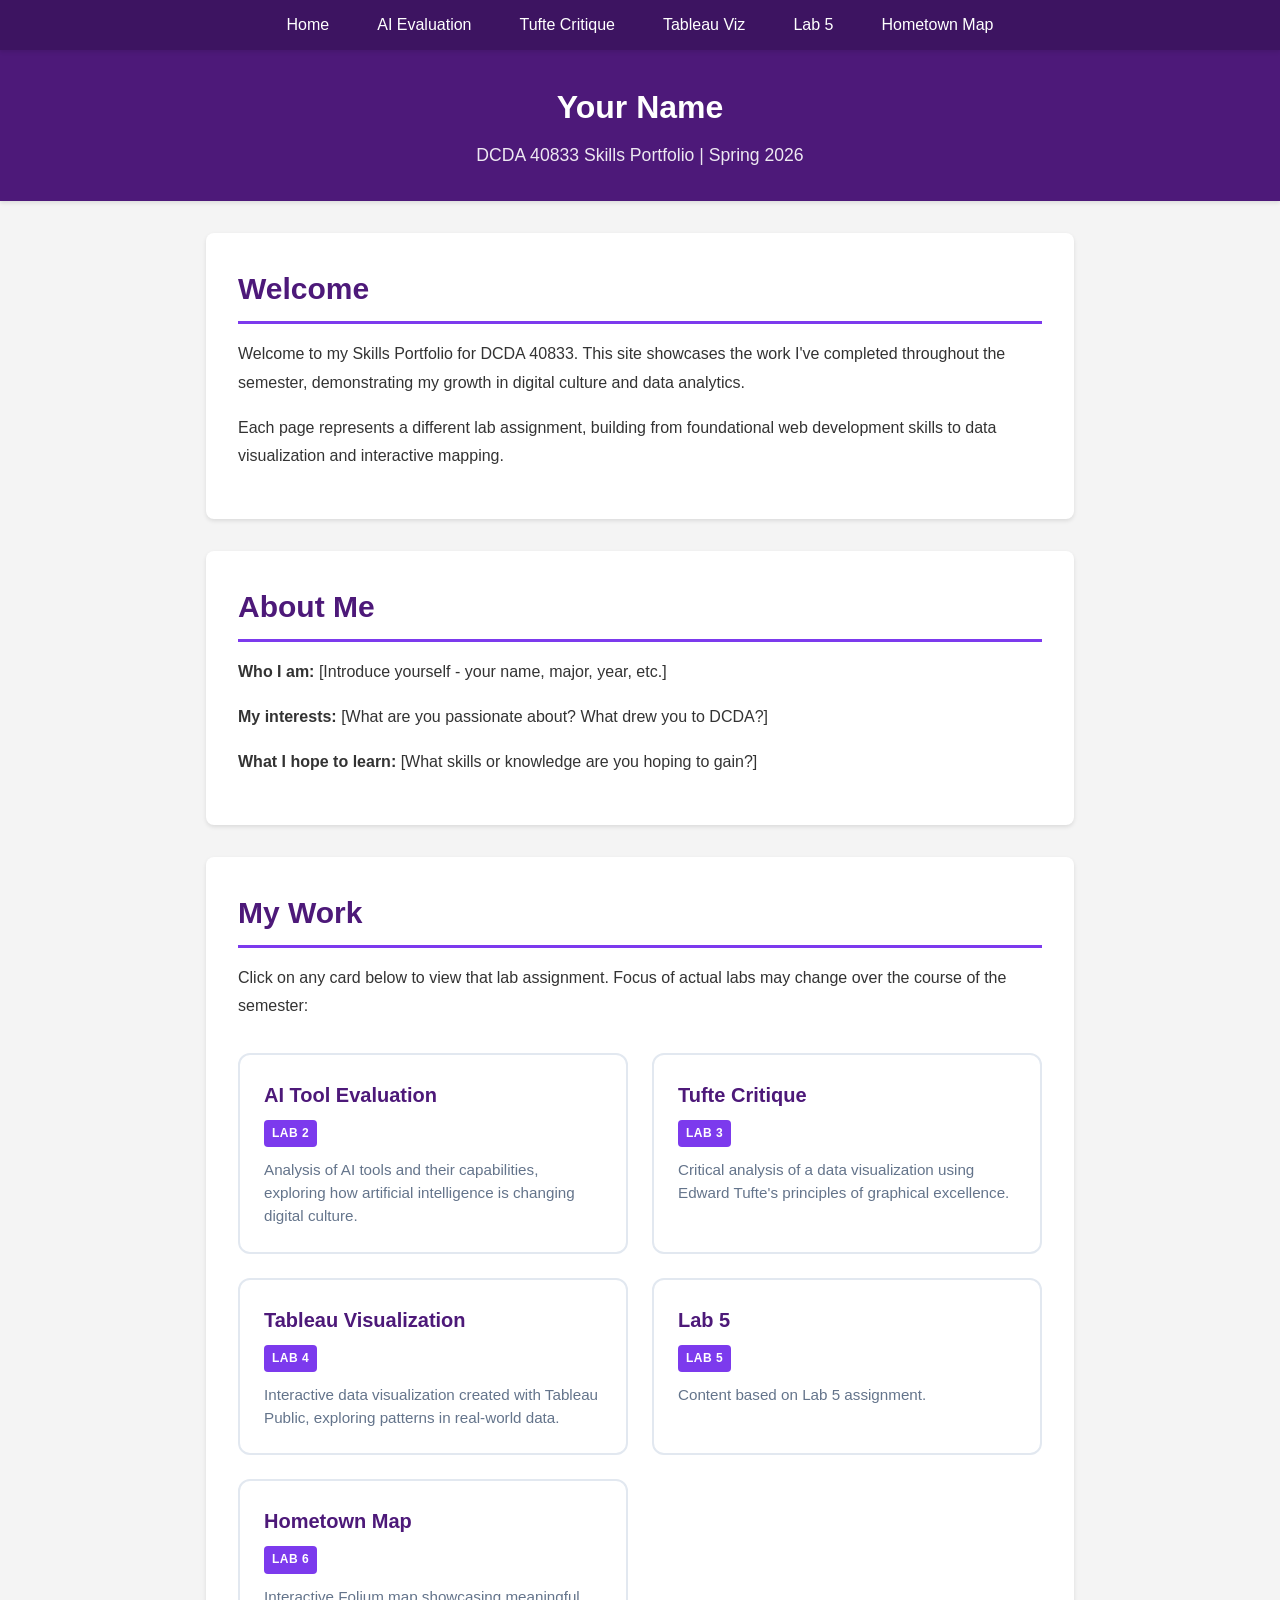
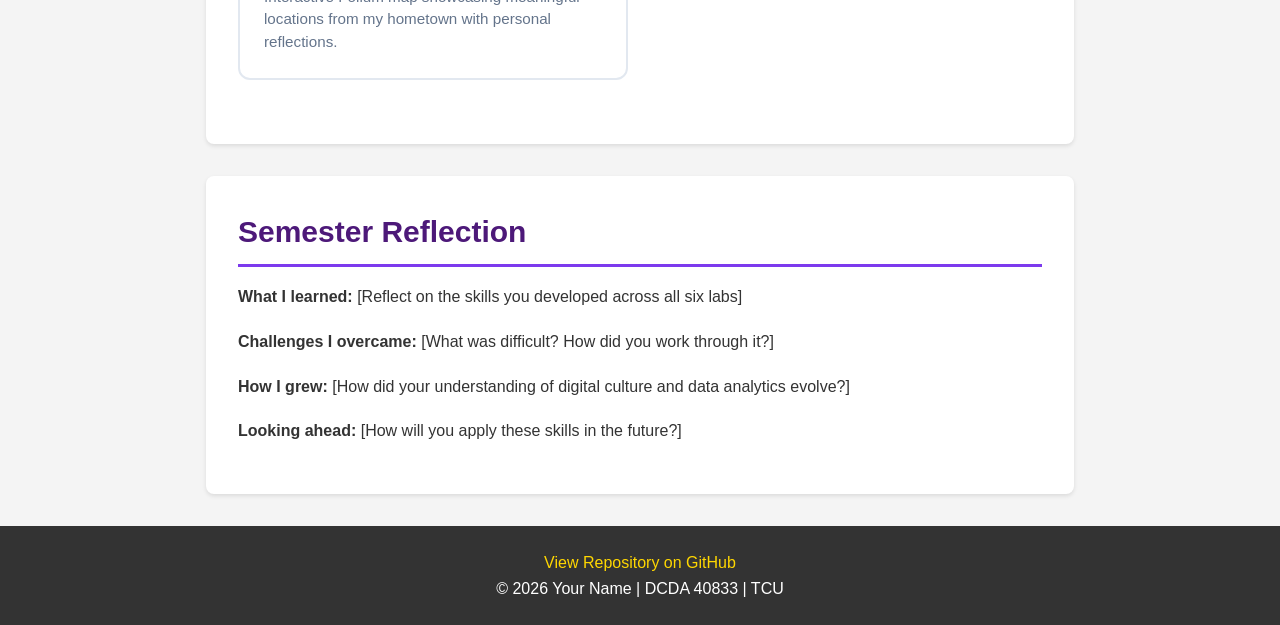
==== index.html @ a62fefe9 "Initial commit" ====
<!DOCTYPE html>
<html lang="en">
<head>
    <meta charset="UTF-8">
    <meta name="viewport" content="width=device-width, initial-scale=1.0">
    <meta name="description" content="Skills Portfolio showcasing work from DCDA 40833">
    <meta name="author" content="Your Name">
    <title>Your Name | DCDA 40833 Skills Portfolio</title>
    <link rel="stylesheet" href="css/styles.css">
</head>
<body>
    <!-- Navigation: Links to all portfolio pages -->
    <nav>
        <ul>
            <li><a href="index.html">Home</a></li>
            <li><a href="ai-evaluation.html">AI Evaluation</a></li>
            <li><a href="tufte-critique.html">Tufte Critique</a></li>
            <li><a href="tableau-visualization.html">Tableau Viz</a></li>
            <li><a href="lab5.html">Lab 5</a></li>
            <li><a href="hometown-map.html">Hometown Map</a></li>
        </ul>
    </nav>

    <!-- Header: Your name and course info -->
    <header>
        <h1>Your Name</h1>
        <p>DCDA 40833 Skills Portfolio | Spring 2026</p>
    </header>

    <main>
        <!-- Welcome Section: Brief introduction to your portfolio -->
        <section id="welcome">
            <h2>Welcome</h2>
            <!-- TODO: Write a brief introduction (2-3 sentences) about your portfolio -->
            <p>Welcome to my Skills Portfolio for DCDA 40833. This site showcases the work I've completed throughout the semester, demonstrating my growth in digital culture and data analytics.</p>
            <p>Each page represents a different lab assignment, building from foundational web development skills to data visualization and interactive mapping.</p>
        </section>

        <!-- About Section: Tell visitors about yourself -->
        <section id="about">
            <h2>About Me</h2>
            <!-- TODO: Replace this placeholder content with information about yourself -->
            <p><strong>Who I am:</strong> [Introduce yourself - your name, major, year, etc.]</p>
            <p><strong>My interests:</strong> [What are you passionate about? What drew you to DCDA?]</p>
            <p><strong>What I hope to learn:</strong> [What skills or knowledge are you hoping to gain?]</p>

            <!-- Optional: Add a photo of yourself -->
            <!--
            <figure class="viz-container">
                <img src="images/profile-photo.jpg" alt="Photo of Your Name">
            </figure>
            -->
        </section>

        <!-- Portfolio Section: Links to all lab pages -->
        <section id="portfolio">
            <h2>My Work</h2>
            <p>Click on any card below to view that lab assignment. Focus of actual labs may change over the course of the semester:</p>

            <!-- Portfolio Grid: Cards linking to each lab page -->
            <div class="portfolio-grid">

                <!-- Lab 2: AI Tool Evaluation -->
                <a href="ai-evaluation.html" class="portfolio-card">
                    <h3>AI Tool Evaluation</h3>
                    <span class="lab-tag">Lab 2</span>
                    <p>Analysis of AI tools and their capabilities, exploring how artificial intelligence is changing digital culture.</p>
                </a>

                <!-- Lab 3: Tufte Critique -->
                <a href="tufte-critique.html" class="portfolio-card">
                    <h3>Tufte Critique</h3>
                    <span class="lab-tag">Lab 3</span>
                    <p>Critical analysis of a data visualization using Edward Tufte's principles of graphical excellence.</p>
                </a>

                <!-- Lab 4: Tableau Visualization -->
                <a href="tableau-visualization.html" class="portfolio-card">
                    <h3>Tableau Visualization</h3>
                    <span class="lab-tag">Lab 4</span>
                    <p>Interactive data visualization created with Tableau Public, exploring patterns in real-world data.</p>
                </a>

                <!-- Lab 5: TBD -->
                <a href="lab5.html" class="portfolio-card">
                    <h3>Lab 5</h3>
                    <span class="lab-tag">Lab 5</span>
                    <p>Content based on Lab 5 assignment.</p>
                </a>

                <!-- Lab 6: Hometown Map -->
                <a href="hometown-map.html" class="portfolio-card">
                    <h3>Hometown Map</h3>
                    <span class="lab-tag">Lab 6</span>
                    <p>Interactive Folium map showcasing meaningful locations from my hometown with personal reflections.</p>
                </a>

            </div>
        </section>

        <!-- Reflection Section: Optional semester reflection -->
        <section id="reflection">
            <h2>Semester Reflection</h2>
            <!-- TODO: After completing all labs, write a reflection on your growth -->
            <p><strong>What I learned:</strong> [Reflect on the skills you developed across all six labs]</p>
            <p><strong>Challenges I overcame:</strong> [What was difficult? How did you work through it?]</p>
            <p><strong>How I grew:</strong> [How did your understanding of digital culture and data analytics evolve?]</p>
            <p><strong>Looking ahead:</strong> [How will you apply these skills in the future?]</p>
        </section>
    </main>

    <!-- Footer: Links and copyright -->
    <footer>
        <p><a href="https://github.com/yourusername/your-repo-name">View Repository on GitHub</a></p>
        <p>&copy; 2026 Your Name | DCDA 40833 | TCU</p>
    </footer>
</body>
</html>
---- css/styles.css ----
/* =========================
   DCDA 40833 Skills Portfolio Template
   CSS Stylesheet for Student Portfolios
   ========================= */

/* =========================
   CSS Variables (Color Scheme)
   ========================= */
:root {
    --primary-color: #4d1979;      /* TCU Purple */
    --secondary-color: #7c3aed;    /* Light Purple */
    --accent-color: #ffd700;       /* Gold accent */
    --text-color: #333;            /* Dark gray for text */
    --text-secondary: #64748b;     /* Lighter gray for captions */
    --bg-color: #f4f4f4;           /* Light background */
    --white: #ffffff;
}

/* =========================
   Basic Reset & Typography
   ========================= */
* {
    margin: 0;
    padding: 0;
    box-sizing: border-box;
}

html {
    scroll-behavior: smooth;       /* Smooth scrolling for anchor links */
}

body {
    font-family: -apple-system, BlinkMacSystemFont, 'Segoe UI', 'Roboto', 'Helvetica Neue', Arial, sans-serif;
    line-height: 1.6;
    color: var(--text-color);
    background-color: var(--bg-color);
}

/* =========================
   Header & Navigation
   ========================= */
/* Style semantic tags directly - no classes needed! */
header {
    background-color: var(--primary-color);
    color: white;
    padding: 2rem 0;
    text-align: center;
    box-shadow: 0 2px 4px rgba(0, 0, 0, 0.1);
}

header h1 {
    color: white;
    margin: 0 0 0.5rem 0;
    font-size: 2rem;
}

header p {
    margin: 0;
    opacity: 0.9;
    font-size: 1.1rem;
}

nav {
    background-color: #3d1461;
    padding: 0.75rem;
    display: flex;              /* Make nav a flex container */
    justify-content: center;    /* Center the ul inside nav */
    position: sticky;           /* Stick to top when scrolling */
    top: 0;
    z-index: 100;
    box-shadow: 0 2px 4px rgba(0, 0, 0, 0.1);
}

/* Style the navigation list */
nav ul {
    list-style: none;           /* Remove bullets */
    padding: 0;                 /* Remove default padding */
    margin: 0;                  /* Remove default margin */
    display: flex;              /* Arrange items horizontally */
    flex-direction: row;        /* Explicit: horizontal on desktop */
    justify-content: center;    /* Center the items */
    gap: 1rem;                  /* Space between items */
    flex-wrap: wrap;            /* Wrap on small screens */
}

nav li {
    list-style: none;           /* Extra insurance - remove bullets */
}

nav a {
    color: white;
    text-decoration: none;
    padding: 0.5rem 1rem;
    transition: background-color 0.3s ease;
    border-radius: 4px;
}

nav a:hover {
    background-color: var(--primary-color);
}

/* =========================
   Main Content
   ========================= */
/* Style main semantic tag directly */
main {
    max-width: 900px;          /* Don't get too wide */
    margin: 2rem auto;         /* Center horizontally */
    padding: 0 1rem;           /* Space on sides for mobile */
}

/* All sections inside main get consistent styling */
main section {
    background-color: white;
    padding: 2rem;
    margin-bottom: 2rem;       /* Space between sections */
    border-radius: 8px;        /* Rounded corners */
    box-shadow: 0 2px 4px rgba(0, 0, 0, 0.1);
}

/* Style h2 headings inside sections */
main section h2 {
    color: var(--primary-color);
    border-bottom: 3px solid var(--secondary-color);
    padding-bottom: 0.5rem;
    margin-bottom: 1rem;
    font-size: 1.875rem;
}

main section h3 {
    color: var(--text-color);
    margin-top: 1.5rem;
    margin-bottom: 0.75rem;
    font-size: 1.5rem;
}

/* Paragraphs inside sections */
main section p {
    margin-bottom: 1rem;
    line-height: 1.8;
}

/* Lists inside sections */
main section ul,
main section ol {
    margin: 1rem 0 1rem 2rem;
    line-height: 1.8;
}

main section li {
    margin-bottom: 0.5rem;
}

/* =========================
   Data Visualizations
   ========================= */
/* Container for charts and images */
.viz-container {
    margin: 2rem 0;
    text-align: center;
}

.viz-container img {
    max-width: 100%;           /* Responsive: never wider than container */
    height: auto;              /* Maintain aspect ratio */
    border-radius: 8px;
    box-shadow: 0 4px 6px rgba(0, 0, 0, 0.1);
    margin-bottom: 0.5rem;
}

/* Figure captions */
.viz-container figcaption {
    font-style: italic;
    color: var(--text-secondary);
    font-size: 0.9rem;
    margin-top: 0.5rem;
}

/* Grid layout for multiple visualizations */
.viz-grid {
    display: grid;
    grid-template-columns: repeat(auto-fit, minmax(300px, 1fr));
    gap: 1.5rem;
    margin: 2rem 0;
}

/* =========================
   Code Blocks
   ========================= */
/* Improve pre/code styling for Python code */
pre {
    background: #2d2d2d;          /* Dark background */
    color: #f8f8f2;               /* Light text */
    border: none;
    border-radius: 8px;
    padding: 1.5rem;
    overflow-x: auto;
    margin: 1.5rem 0;
    font-size: 0.9rem;
    line-height: 1.5;
}

code {
    font-family: 'SF Mono', Monaco, 'Cascadia Code', 'Roboto Mono', Consolas, 'Courier New', monospace;
}

/* Inline code (inside paragraphs) */
p code, li code {
    background: #f4f4f4;
    color: #c7254e;
    padding: 0.2rem 0.4rem;
    border-radius: 3px;
    font-size: 0.9em;
}

/* Code block titles */
.code-title {
    background: #1e1e1e;
    color: #9cdcfe;
    padding: 0.5rem 1rem;
    border-radius: 8px 8px 0 0;
    font-family: monospace;
    font-size: 0.85rem;
    margin-bottom: -0.5rem;
}

.code-title + pre {
    border-radius: 0 0 8px 8px;
    margin-top: 0;
}

/* =========================
   Data Tables
   ========================= */
table {
    width: 100%;
    border-collapse: collapse;
    margin: 1.5rem 0;
    background: white;
}

th, td {
    padding: 0.75rem 1rem;
    text-align: left;
    border: 1px solid #e2e8f0;
}

th {
    background: var(--primary-color);
    color: white;
    font-weight: 600;
}

tr:nth-child(even) {
    background: #f8f9fa;
}

.results-table {
    font-size: 0.95rem;
    margin: 1.5rem auto;
    max-width: 700px;
}

.results-table td {
    text-align: center;
}

.results-table td:first-child {
    text-align: left;
    font-weight: 500;
}

/* Highlight key rows */
.results-table tr.highlight {
    background: #fff3cd;
    font-weight: bold;
}

/* =========================
   Framework Connections
   ========================= */
.framework-callout {
    background: linear-gradient(135deg, #f0e7f8, #e9d5ff);
    border-left: 5px solid var(--secondary-color);
    border-radius: 8px;
    padding: 1.5rem;
    margin: 2rem 0;
}

.framework-callout h3 {
    color: var(--primary-color);
    margin-top: 0;
}

.framework-callout strong {
    color: var(--secondary-color);
}

/* =========================
   Portfolio Cards
   ========================= */
/* Grid layout for portfolio cards on home page */
.portfolio-grid {
    display: grid;
    grid-template-columns: repeat(auto-fit, minmax(280px, 1fr));
    gap: 1.5rem;
    margin: 2rem 0;
}

/* Individual portfolio card styling */
.portfolio-card {
    display: block;
    background: white;
    border: 2px solid #e2e8f0;
    border-radius: 12px;
    padding: 1.5rem;
    text-decoration: none;
    color: var(--text-color);
    transition: all 0.3s ease;
    position: relative;
}

.portfolio-card:hover {
    border-color: var(--primary-color);
    box-shadow: 0 8px 16px rgba(77, 25, 121, 0.15);
    transform: translateY(-4px);
}

.portfolio-card h3 {
    color: var(--primary-color);
    margin: 0 0 0.5rem 0;
    font-size: 1.25rem;
}

.portfolio-card p {
    color: var(--text-secondary);
    font-size: 0.95rem;
    margin: 0.75rem 0 0 0;
    line-height: 1.5;
}

/* Lab tag badge on portfolio cards */
.lab-tag {
    display: inline-block;
    background: var(--secondary-color);
    color: white;
    font-size: 0.75rem;
    font-weight: 600;
    padding: 0.25rem 0.5rem;
    border-radius: 4px;
    text-transform: uppercase;
    letter-spacing: 0.5px;
}

/* =========================
   Footer (semantic tag)
   ========================= */
footer {
    background-color: #333;
    color: white;
    text-align: center;
    padding: 1.5rem;
    margin-top: 2rem;
}

footer a {
    color: var(--accent-color);
    text-decoration: none;
}

footer a:hover {
    text-decoration: underline;
}

/* =========================
   Responsive Design (Mobile)
   ========================= */
@media (max-width: 768px) {
    header h1 {
        font-size: 1.5rem;     /* Smaller on mobile */
    }

    nav {
        font-size: 0.9rem;
    }

    /* Stack navigation vertically on mobile */
    nav ul {
        flex-direction: column;  /* Change from row to column */
        align-items: center;     /* Center the stacked items */
    }

    nav a {
        display: block;          /* Full width for easier tapping */
        width: 100%;
        text-align: center;
    }

    main section {
        padding: 1rem;         /* Less padding on mobile */
    }

    .viz-grid {
        grid-template-columns: 1fr;  /* Single column on mobile */
    }
}

/* =========================
   Print Styles (Optional)
   ========================= */
@media print {
    nav {
        display: none;
    }

    main section {
        box-shadow: none;
        page-break-inside: avoid;
    }
}
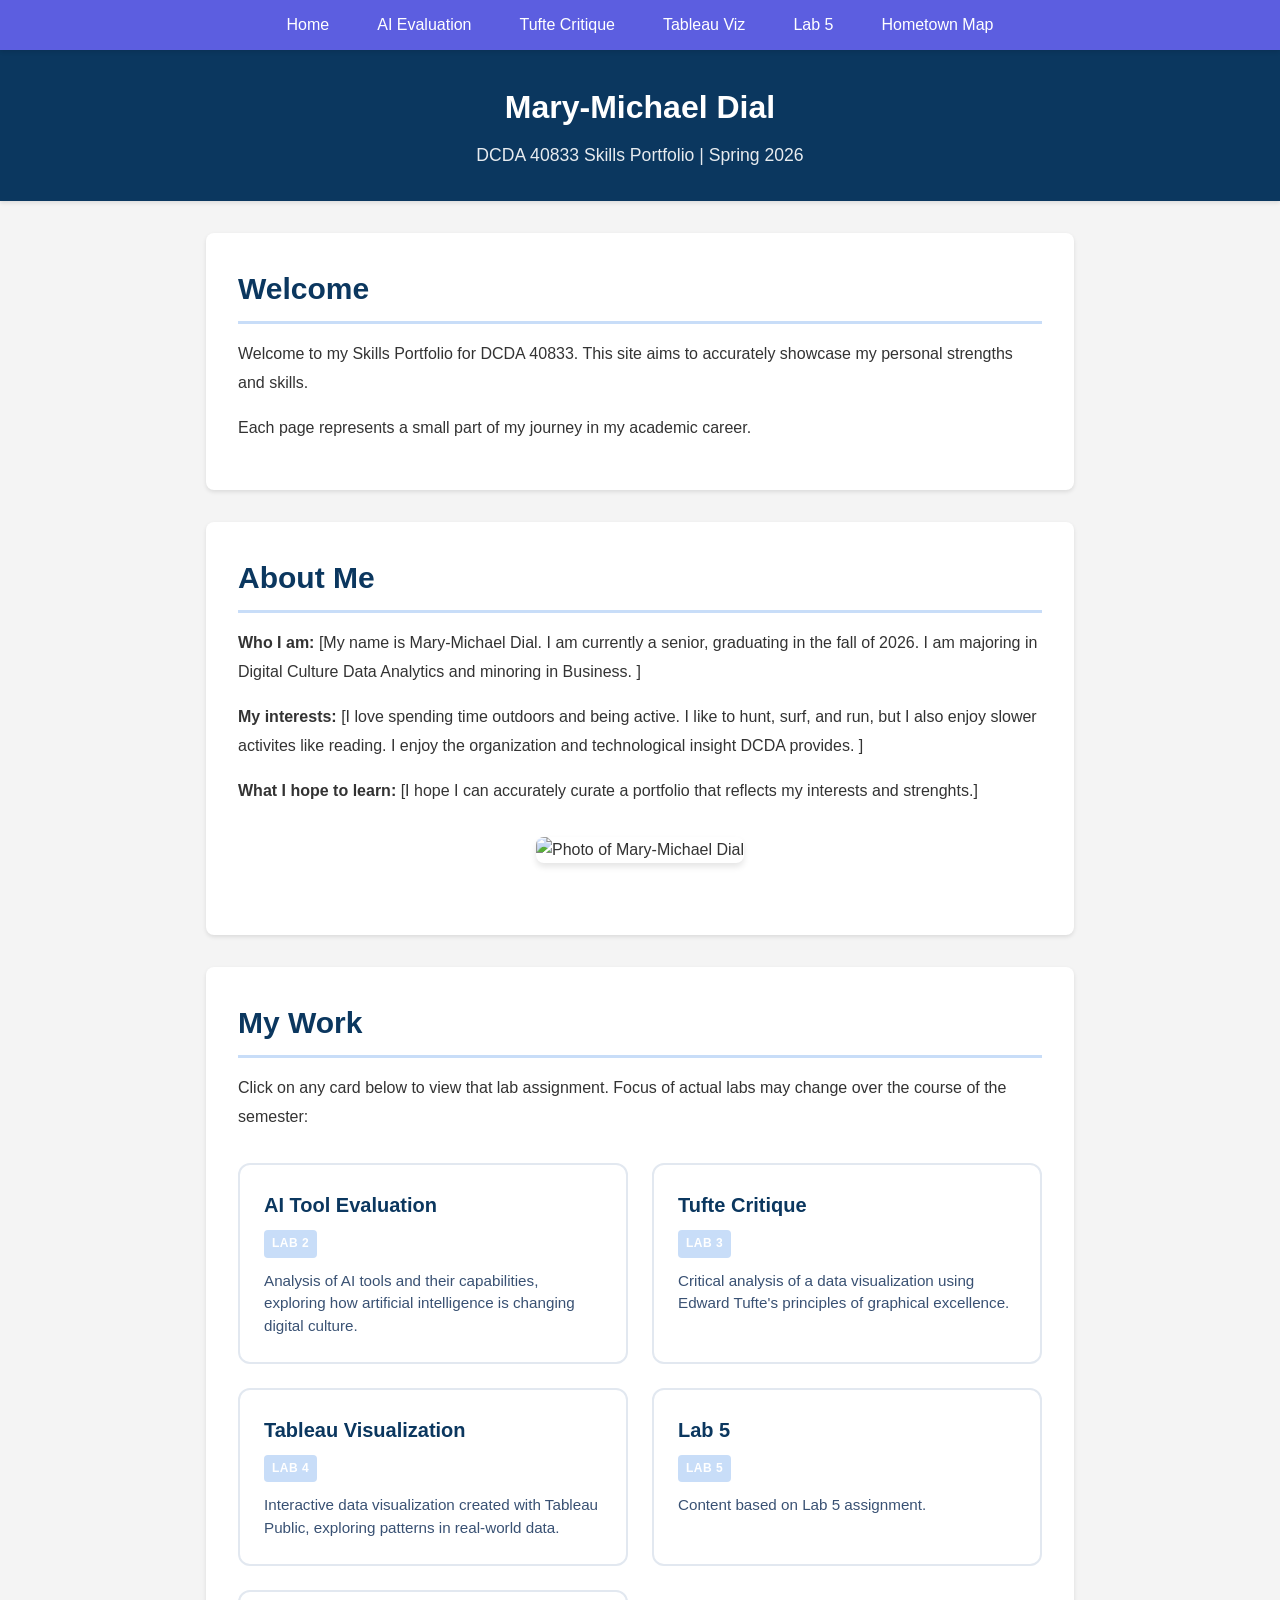
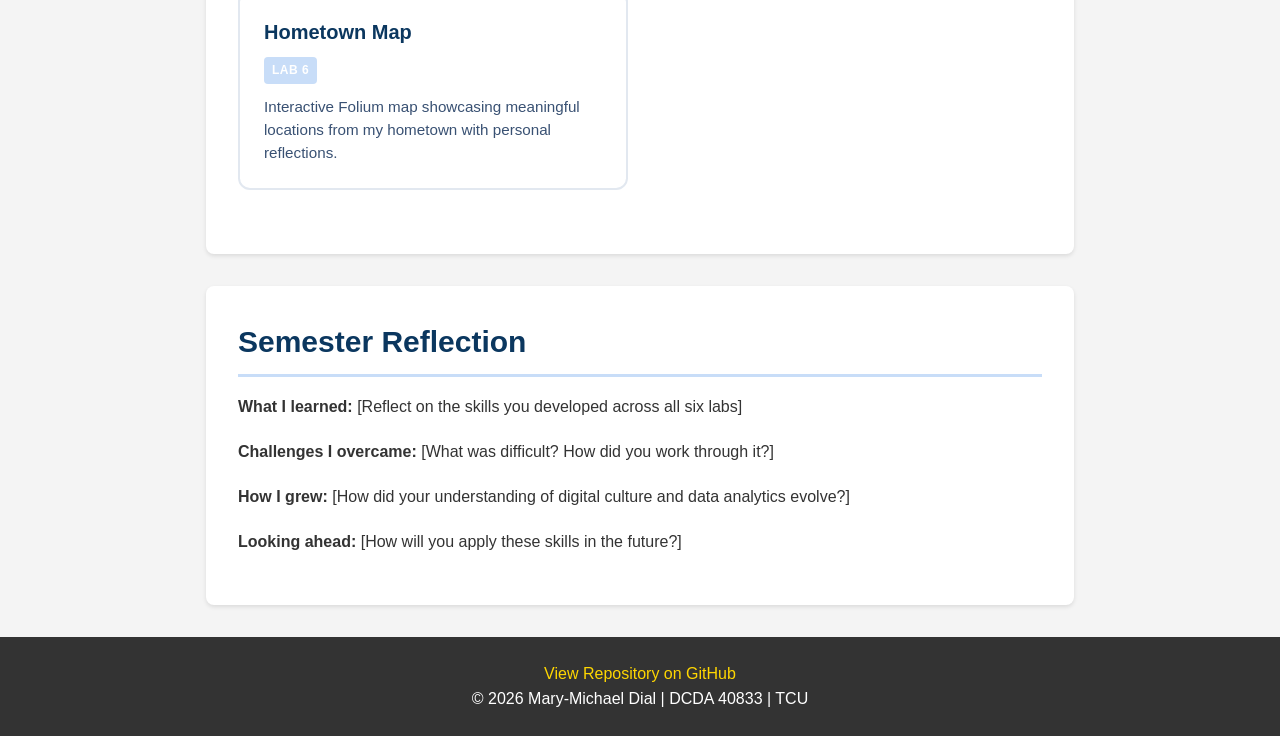
==== commit 403fcb2d: "Portfolio updates Customize portfolio with personal info" ====
--- a/index.html
+++ b/index.html
@@ -1,11 +1,11 @@
 <!DOCTYPE html>
 <html lang="en">
-<head>
+<Mary-Michael Dial>
     <meta charset="UTF-8">
     <meta name="viewport" content="width=device-width, initial-scale=1.0">
     <meta name="description" content="Skills Portfolio showcasing work from DCDA 40833">
     <meta name="author" content="Your Name">
-    <title>Your Name | DCDA 40833 Skills Portfolio</title>
+    <title>>Mary-Michael Dial | DCDA 40833 Skills Portfolio <head> </head></title>
     <link rel="stylesheet" href="css/styles.css">
 </head>
 <body>
@@ -23,7 +23,7 @@
 
     <!-- Header: Your name and course info -->
     <header>
-        <h1>Your Name</h1>
+        <h1>Mary-Michael Dial</h1>
         <p>DCDA 40833 Skills Portfolio | Spring 2026</p>
     </header>
 
@@ -32,27 +32,28 @@
         <section id="welcome">
             <h2>Welcome</h2>
             <!-- TODO: Write a brief introduction (2-3 sentences) about your portfolio -->
-            <p>Welcome to my Skills Portfolio for DCDA 40833. This site showcases the work I've completed throughout the semester, demonstrating my growth in digital culture and data analytics.</p>
-            <p>Each page represents a different lab assignment, building from foundational web development skills to data visualization and interactive mapping.</p>
+            <p>Welcome to my Skills Portfolio for DCDA 40833. This site aims to accurately showcase my personal strengths and skills.</p>
+            <p>Each page represents a small part of my journey in my academic career.</p>
         </section>
 
-        <!-- About Section: Tell visitors about yourself -->
+        <!--I'm looking forward to curating an cool introduction to show my creative side. -->
         <section id="about">
             <h2>About Me</h2>
             <!-- TODO: Replace this placeholder content with information about yourself -->
-            <p><strong>Who I am:</strong> [Introduce yourself - your name, major, year, etc.]</p>
-            <p><strong>My interests:</strong> [What are you passionate about? What drew you to DCDA?]</p>
-            <p><strong>What I hope to learn:</strong> [What skills or knowledge are you hoping to gain?]</p>
+            <p><strong>Who I am:</strong> [My name is Mary-Michael Dial. I am currently a senior, graduating in the fall of 2026. I am majoring in Digital Culture Data Analytics and minoring in Business. ]</p>
+            <p><strong>My interests:</strong> [I love spending time outdoors and being active. I like to hunt, surf, and run, but I also enjoy slower activites like reading. I enjoy the organization and technological insight DCDA provides. ]</p>
+            <p><strong>What I hope to learn:</strong> [I hope I can accurately curate a portfolio that reflects my interests and strenghts.]</p>
 
-            <!-- Optional: Add a photo of yourself -->
-            <!--
+           
+        
             <figure class="viz-container">
-                <img src="images/profile-photo.jpg" alt="Photo of Your Name">
+                <img src="images/profile-photo.jpg" alt="Photo of Mary-Michael Dial">
             </figure>
-            -->
+            
         </section>
 
         <!-- Portfolio Section: Links to all lab pages -->
+         <!-- portfolios are very important for the area I want to purse. looking forward to building it. -->
         <section id="portfolio">
             <h2>My Work</h2>
             <p>Click on any card below to view that lab assignment. Focus of actual labs may change over the course of the semester:</p>
@@ -68,6 +69,7 @@
                 </a>
 
                 <!-- Lab 3: Tufte Critique -->
+                 <!-- I have no clue what this means so I'm looking forward to learning more! -->
                 <a href="tufte-critique.html" class="portfolio-card">
                     <h3>Tufte Critique</h3>
                     <span class="lab-tag">Lab 3</span>
@@ -89,6 +91,7 @@
                 </a>
 
                 <!-- Lab 6: Hometown Map -->
+                 <!-- my hometown is very important to me so this section will be very heartflet!1-->
                 <a href="hometown-map.html" class="portfolio-card">
                     <h3>Hometown Map</h3>
                     <span class="lab-tag">Lab 6</span>
@@ -98,7 +101,7 @@
             </div>
         </section>
 
-        <!-- Reflection Section: Optional semester reflection -->
+        <!-- Even though this section is optional, I will definetley be adding one. -->
         <section id="reflection">
             <h2>Semester Reflection</h2>
             <!-- TODO: After completing all labs, write a reflection on your growth -->
@@ -111,8 +114,8 @@
 
     <!-- Footer: Links and copyright -->
     <footer>
-        <p><a href="https://github.com/yourusername/your-repo-name">View Repository on GitHub</a></p>
-        <p>&copy; 2026 Your Name | DCDA 40833 | TCU</p>
+        <p><a href="https://github.com/marymichaeldial/dcda-portfolio">View Repository on GitHub</a></p>
+        <p>&copy; 2026 Mary-Michael Dial | DCDA 40833 | TCU</p>
     </footer>
 </body>
 </html>
--- a/css/styles.css
+++ b/css/styles.css
@@ -7,11 +7,11 @@
    CSS Variables (Color Scheme)
    ========================= */
 :root {
-    --primary-color: #4d1979;      /* TCU Purple */
-    --secondary-color: #7c3aed;    /* Light Purple */
+    --primary-color: #0b375f;      /* TCU Purple */
+    --secondary-color: #c8ddf8;    /* Light Purple */
     --accent-color: #ffd700;       /* Gold accent */
     --text-color: #333;            /* Dark gray for text */
-    --text-secondary: #64748b;     /* Lighter gray for captions */
+    --text-secondary: #395173;     /* Lighter gray for captions */
     --bg-color: #f4f4f4;           /* Light background */
     --white: #ffffff;
 }
@@ -61,7 +61,7 @@
 }
 
 nav {
-    background-color: #3d1461;
+    background-color: #5c5ee0;
     padding: 0.75rem;
     display: flex;              /* Make nav a flex container */
     justify-content: center;    /* Center the ul inside nav */
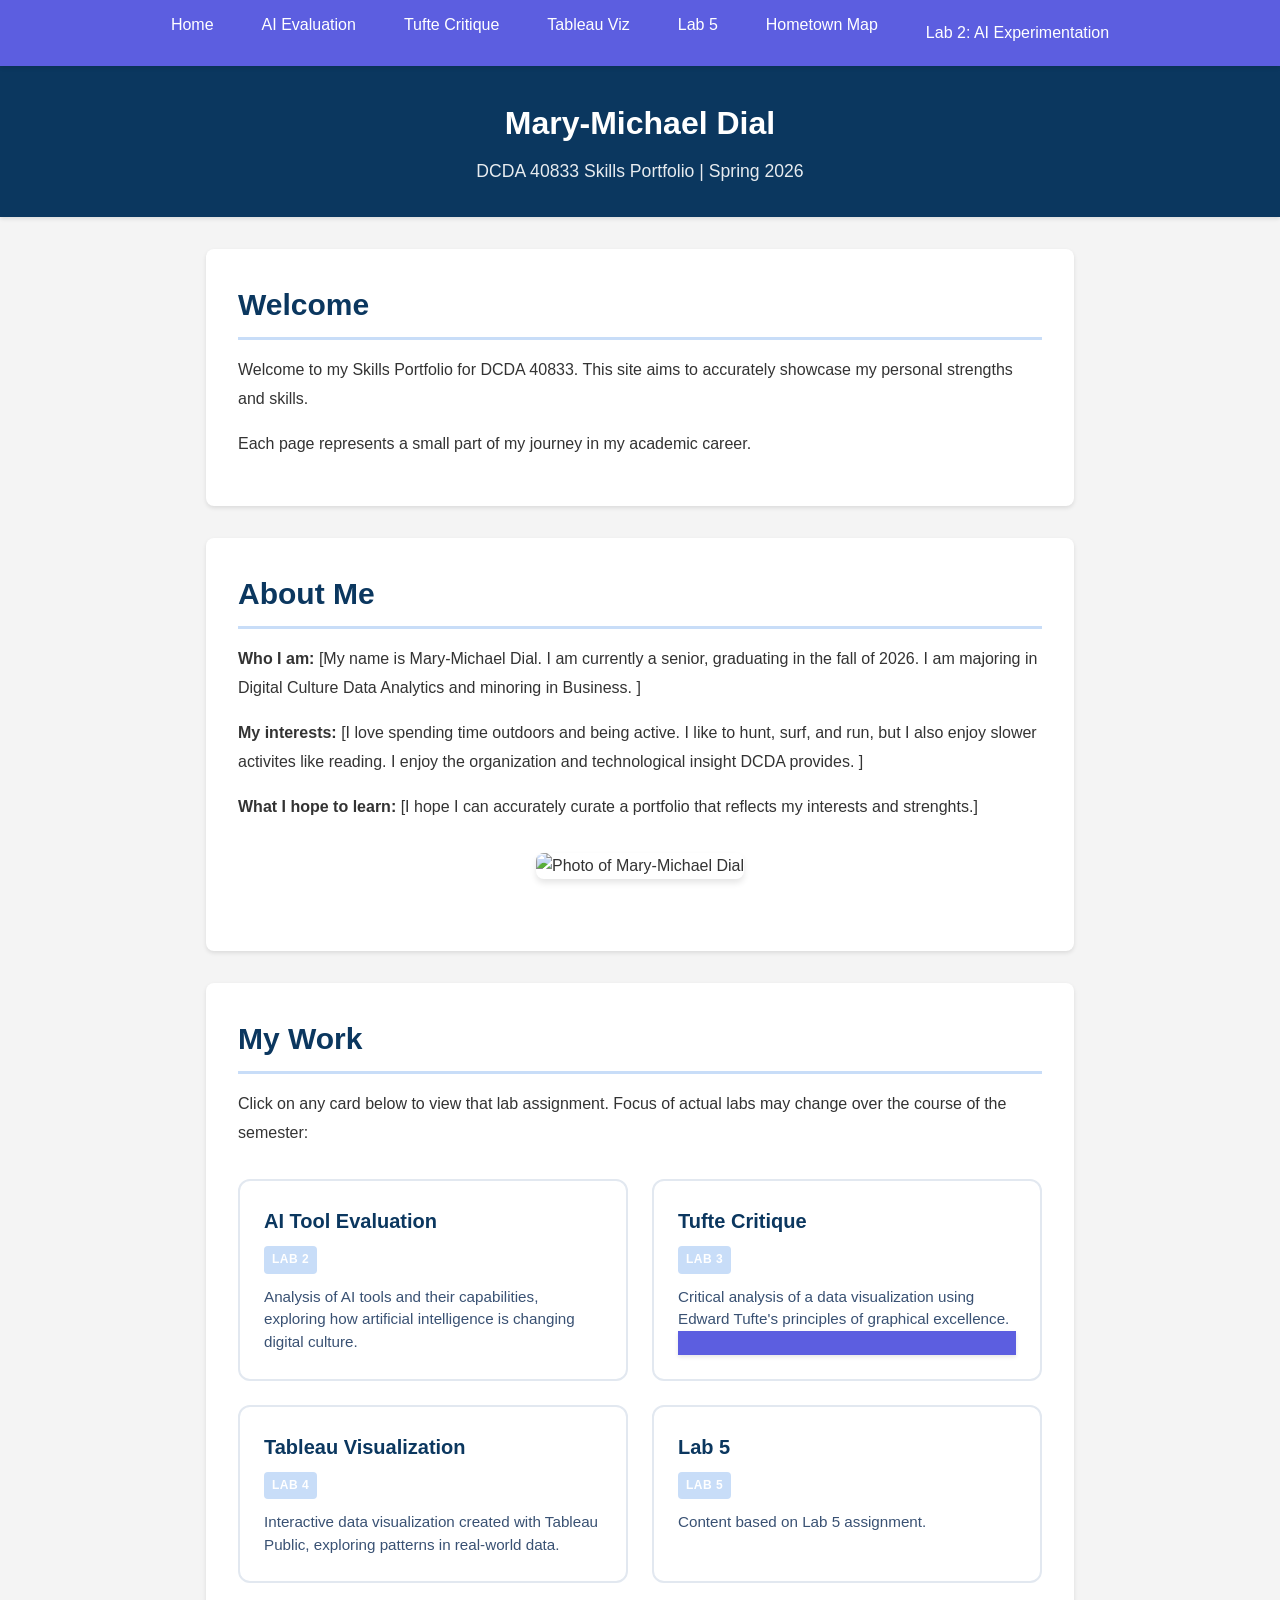
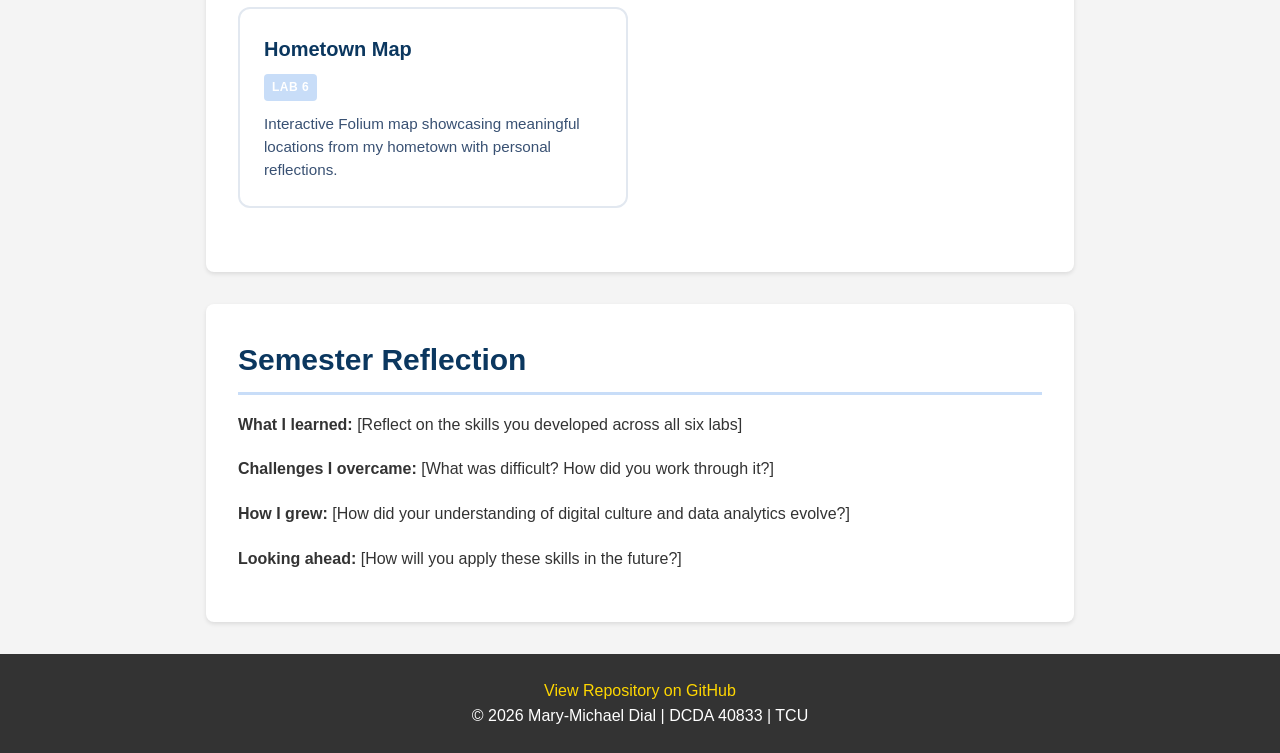
==== commit 3daa406c: "pushing to main publishing my labs to github" ====
--- a/index.html
+++ b/index.html
@@ -18,6 +18,7 @@
             <li><a href="tableau-visualization.html">Tableau Viz</a></li>
             <li><a href="lab5.html">Lab 5</a></li>
             <li><a href="hometown-map.html">Hometown Map</a></li>
+            <a href="lab02.html">Lab 2: AI Experimentation</a>
         </ul>
     </nav>
 
@@ -70,10 +71,12 @@
 
                 <!-- Lab 3: Tufte Critique -->
                  <!-- I have no clue what this means so I'm looking forward to learning more! -->
-                <a href="tufte-critique.html" class="portfolio-card">
+                <a href="lab03.html" class="portfolio-card">
                     <h3>Tufte Critique</h3>
                     <span class="lab-tag">Lab 3</span>
                     <p>Critical analysis of a data visualization using Edward Tufte's principles of graphical excellence.</p>
+                    <nav>
+</nav>
                 </a>
 
                 <!-- Lab 4: Tableau Visualization -->
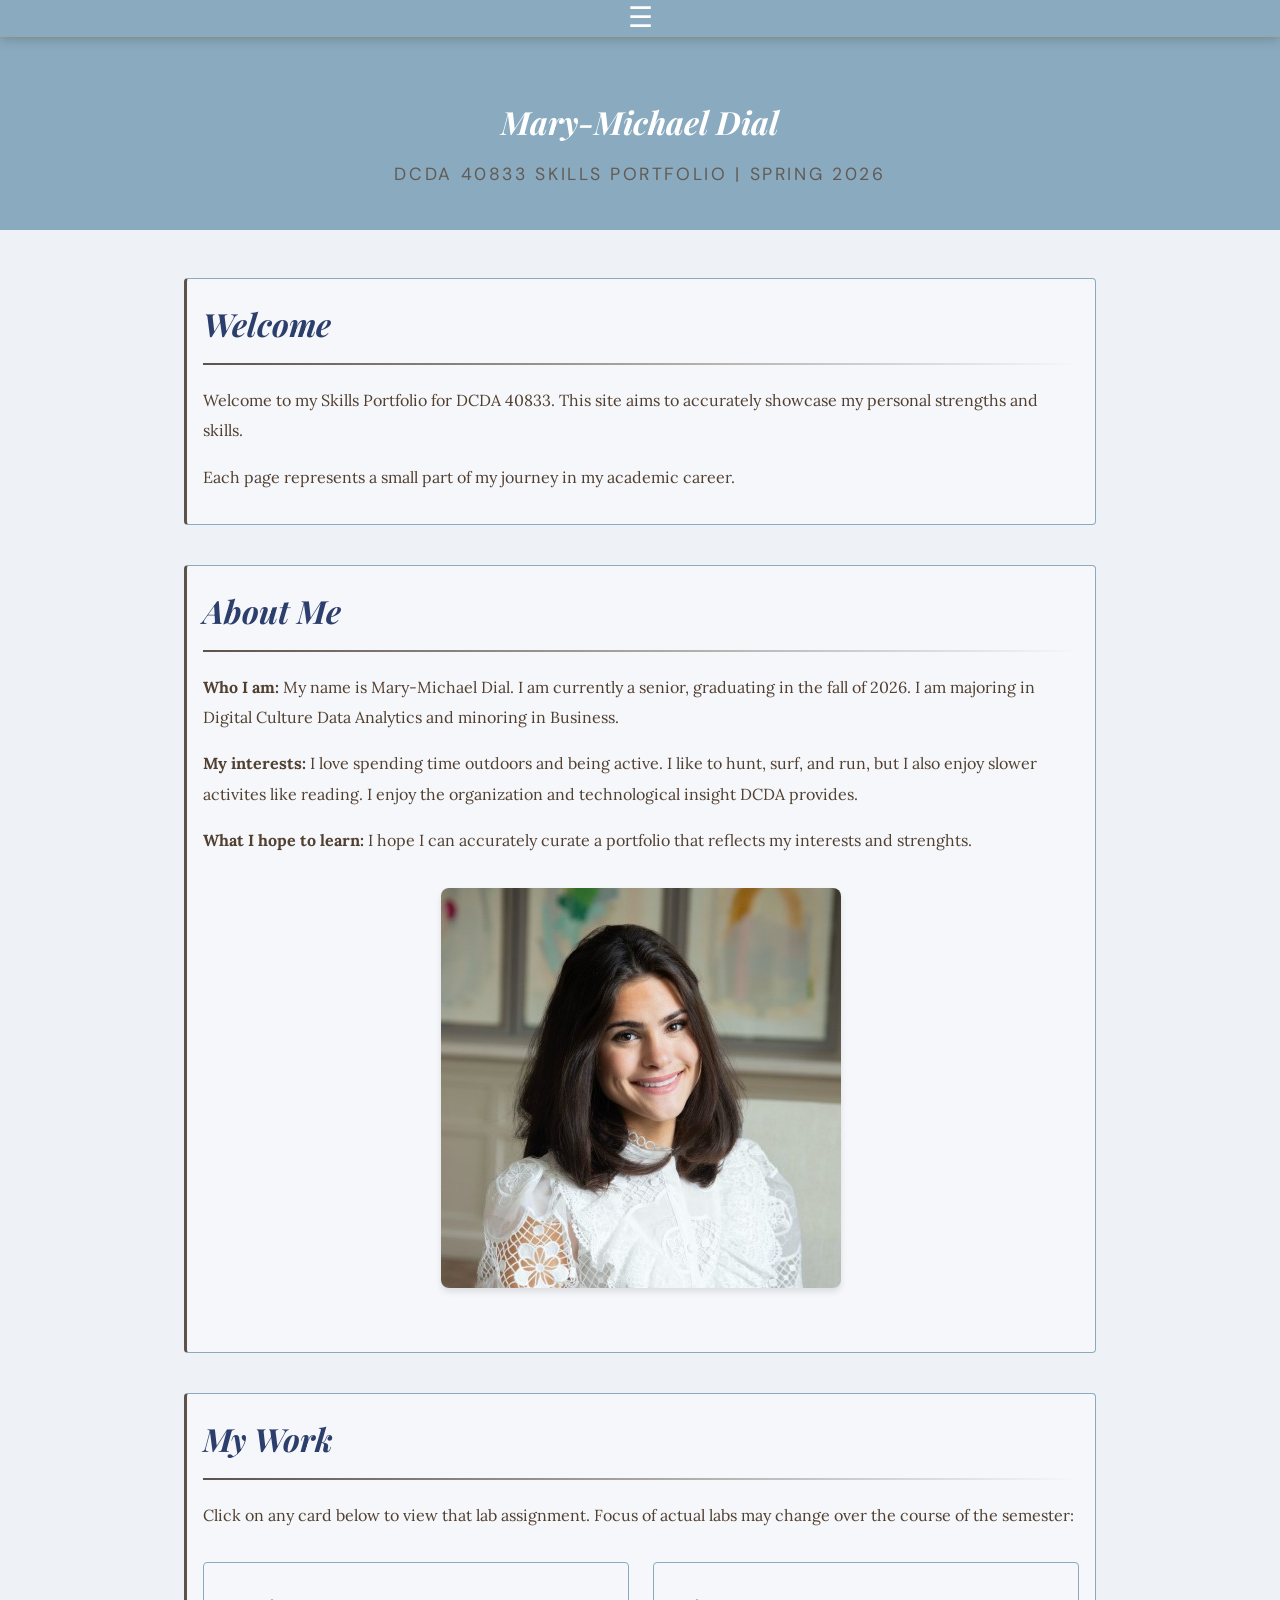
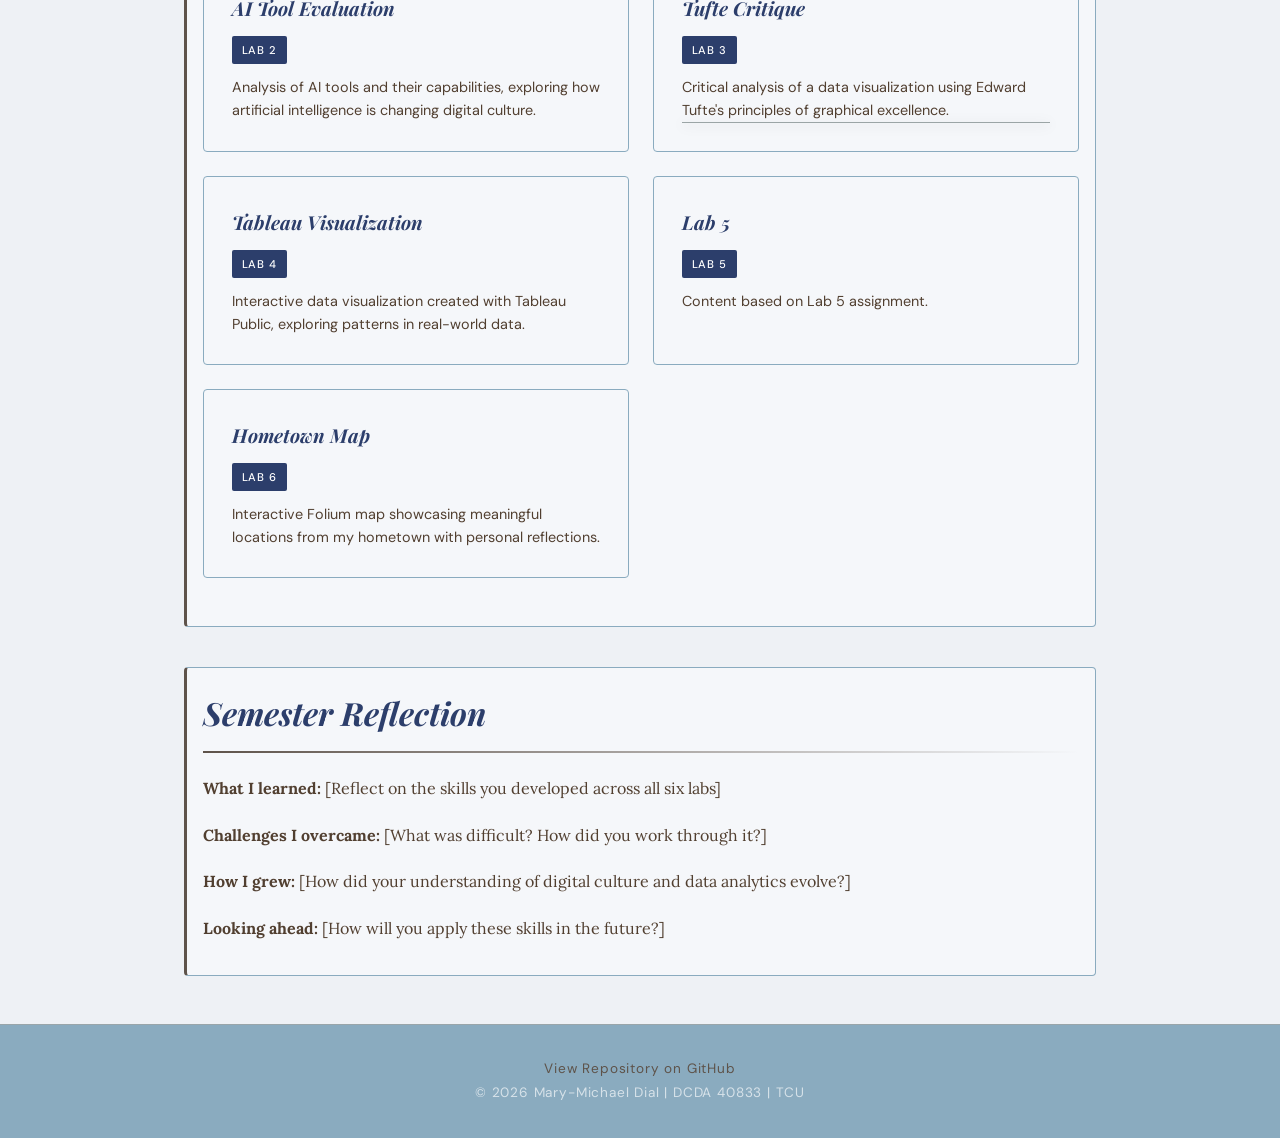
==== commit 2415fe90: "big commit" ====
--- a/index.html
+++ b/index.html
@@ -11,7 +11,8 @@
 <body>
     <!-- Navigation: Links to all portfolio pages -->
     <nav>
-        <ul>
+        <button class="hamburger" aria-label="Toggle menu">&#9776;</button>
+        <ul class="nav-links">
             <li><a href="index.html">Home</a></li>
             <li><a href="ai-evaluation.html">AI Evaluation</a></li>
             <li><a href="tufte-critique.html">Tufte Critique</a></li>
@@ -41,14 +42,14 @@
         <section id="about">
             <h2>About Me</h2>
             <!-- TODO: Replace this placeholder content with information about yourself -->
-            <p><strong>Who I am:</strong> [My name is Mary-Michael Dial. I am currently a senior, graduating in the fall of 2026. I am majoring in Digital Culture Data Analytics and minoring in Business. ]</p>
-            <p><strong>My interests:</strong> [I love spending time outdoors and being active. I like to hunt, surf, and run, but I also enjoy slower activites like reading. I enjoy the organization and technological insight DCDA provides. ]</p>
-            <p><strong>What I hope to learn:</strong> [I hope I can accurately curate a portfolio that reflects my interests and strenghts.]</p>
+            <p><strong>Who I am:</strong> My name is Mary-Michael Dial. I am currently a senior, graduating in the fall of 2026. I am majoring in Digital Culture Data Analytics and minoring in Business. </p>
+            <p><strong>My interests:</strong> I love spending time outdoors and being active. I like to hunt, surf, and run, but I also enjoy slower activites like reading. I enjoy the organization and technological insight DCDA provides. </p>
+            <p><strong>What I hope to learn:</strong> I hope I can accurately curate a portfolio that reflects my interests and strenghts.</p>
 
            
         
             <figure class="viz-container">
-                <img src="images/profile-photo.jpg" alt="Photo of Mary-Michael Dial">
+                <img src="images/mypic.png" alt="Photo of Mary-Michael Dial">
             </figure>
             
         </section>
@@ -120,5 +121,12 @@
         <p><a href="https://github.com/marymichaeldial/dcda-portfolio">View Repository on GitHub</a></p>
         <p>&copy; 2026 Mary-Michael Dial | DCDA 40833 | TCU</p>
     </footer>
+
+    <script>
+        document.querySelector('.hamburger').addEventListener('click', function () {
+            document.querySelector('.nav-links').classList.toggle('active');
+        });
+    </script>
 </body>
+<script src="portfolio-animations.js"></script>
 </html>
--- a/css/styles.css
+++ b/css/styles.css
@@ -1,3 +1,5 @@
+@import url('https://fonts.googleapis.com/css2?family=Playfair+Display:ital,wght@0,400;0,600;1,400;1,600&family=Lora:ital,wght@0,400;1,400&family=DM+Sans:wght@300;400;500&display=swap');
+/* I added this Google Fonts import to bring in editorial serif fonts.
 /* =========================
    DCDA 40833 Skills Portfolio Template
    CSS Stylesheet for Student Portfolios
@@ -6,14 +8,20 @@
 /* =========================
    CSS Variables (Color Scheme)
    ========================= */
-:root {
-    --primary-color: #0b375f;      /* TCU Purple */
-    --secondary-color: #c8ddf8;    /* Light Purple */
-    --accent-color: #ffd700;       /* Gold accent */
-    --text-color: #333;            /* Dark gray for text */
-    --text-secondary: #395173;     /* Lighter gray for captions */
-    --bg-color: #f4f4f4;           /* Light background */
-    --white: #ffffff;
+  :root {
+    --primary-color: #2c3e6b;      /* Navy blue — main headings & accents */
+    --secondary-color: #2c3e6b;    /* Softer dusty navy — cards & tags */
+    --accent-color: #5e534a;       /* Muted blue — replaces the orangey tan */
+--accent-soft: #e8eef4;        /* Cool light blue-white — replaces warm cream */
+    --text-color: #513f30;         /* Deep warm brown — body text */
+    --text-secondary: #513f30;     /* Muted warm gray — captions */
+    --bg-color: #eef1f5;           /* Cool blue-tinted white — less creamy */
+--bg-section: #f5f7fa;         /* Slightly blue-white for cards */
+--border-color: #8aabbf;;       /* Blue-gray border — replaces warm tan border */
+    --bg-dark: #8aabbf;            /* Warm dark brown — header & footer */
+    --font-display: 'Playfair Display', Georgia, serif;
+    --font-body: 'Lora', Georgia, serif;
+    --font-ui: 'DM Sans', sans-serif;
 }
 
 /* =========================
@@ -30,8 +38,8 @@
 }
 
 body {
-    font-family: -apple-system, BlinkMacSystemFont, 'Segoe UI', 'Roboto', 'Helvetica Neue', Arial, sans-serif;
-    line-height: 1.6;
+    font-family: var(--font-body);  /* Lora serif — editorial feel */
+    line-height: 1.8;               /* More open = magazine feel */
     color: var(--text-color);
     background-color: var(--bg-color);
 }
@@ -41,11 +49,28 @@
    ========================= */
 /* Style semantic tags directly - no classes needed! */
 header {
-    background-color: var(--primary-color);
+    background-color: var(--bg-dark);    /* Deep warm brown */
     color: white;
-    padding: 2rem 0;
+    padding: 3.5rem 2rem 2.5rem;         /* More padding = luxurious feel */
     text-align: center;
-    box-shadow: 0 2px 4px rgba(0, 0, 0, 0.1);
+}
+
+header h1 {
+    font-family: var(--font-display);    /* Playfair Display serif */
+    color: var(--accent-soft);           /* Warm cream color */
+    margin: 0 0 0.5rem 0;
+    font-size: 2.8rem;
+    font-style: italic;                  /* Italic = classic editorial */
+}
+
+header p {
+    margin: 0;
+    opacity: 0.75;
+    font-size: 0.95rem;
+    font-family: var(--font-ui);         /* DM Sans — contrasts with serif */
+    letter-spacing: 0.15em;             /* Wide spacing = magazine byline */
+    text-transform: uppercase;          /* All caps subtitle */
+    color: var(--accent-color);
 }
 
 header h1 {
@@ -61,42 +86,67 @@
 }
 
 nav {
-    background-color: #5c5ee0;
-    padding: 0.75rem;
-    display: flex;              /* Make nav a flex container */
-    justify-content: center;    /* Center the ul inside nav */
-    position: sticky;           /* Stick to top when scrolling */
+    background-color: var(--bg-dark);    /* Deep brown matches header */
+    padding: 0;
+    display: flex;
+    justify-content: center;
+    position: sticky;                    /* Sticks to top when scrolling */
     top: 0;
     z-index: 100;
-    box-shadow: 0 2px 4px rgba(0, 0, 0, 0.1);
-}
-
-/* Style the navigation list */
+    box-shadow: 0 2px 12px rgba(44, 31, 20, 0.25);
+    border-bottom: 1px solid rgba(196, 149, 106, 0.3); /* Subtle warm line */
+}
+
 nav ul {
-    list-style: none;           /* Remove bullets */
-    padding: 0;                 /* Remove default padding */
-    margin: 0;                  /* Remove default margin */
-    display: flex;              /* Arrange items horizontally */
-    flex-direction: row;        /* Explicit: horizontal on desktop */
-    justify-content: center;    /* Center the items */
-    gap: 1rem;                  /* Space between items */
-    flex-wrap: wrap;            /* Wrap on small screens */
+    list-style: none;
+    padding: 0;
+    margin: 0;
+    display: flex;
+    flex-direction: row;
+    justify-content: center;
+    gap: 0;                              /* No gap — cleaner editorial look */
+    flex-wrap: wrap;
 }
 
 nav li {
-    list-style: none;           /* Extra insurance - remove bullets */
+    list-style: none;
 }
 
 nav a {
-    color: white;
+    color: rgba(255, 255, 255, 0.75);   /* Slightly muted white */
     text-decoration: none;
-    padding: 0.5rem 1rem;
-    transition: background-color 0.3s ease;
-    border-radius: 4px;
+    padding: 0.85rem 1.25rem;
+    display: block;
+    font-family: var(--font-ui);        /* DM Sans for nav links */
+    font-size: 0.8rem;
+    letter-spacing: 0.12em;
+    text-transform: uppercase;          /* All-caps = editorial style */
+    transition: color 0.2s ease, background-color 0.2s ease;
+    position: relative;                 /* Needed for the underline trick below */
+}
+
+/* This creates the animated underline on hover */
+/* ::after is a "fake" element we draw with CSS — no extra HTML needed */
+nav a::after {
+    content: '';                        /* Empty but required for pseudo-elements */
+    position: absolute;
+    bottom: 0;
+    left: 50%;                          /* Starts from the center */
+    right: 50%;                         /* Starts from the center */
+    height: 2px;
+    background-color: var(--accent-color);
+    transition: left 0.4s ease, right 0.4s ease;
+}
+
+/* On hover, left goes to 0 and right goes to 0 — line expands outward */
+nav a:hover::after {
+    left: 0;
+    right: 0;
 }
 
 nav a:hover {
-    background-color: var(--primary-color);
+    color: var(--accent-soft);
+    background-color: rgba(196, 149, 106, 0.1);
 }
 
 /* =========================
@@ -104,51 +154,71 @@
    ========================= */
 /* Style main semantic tag directly */
 main {
-    max-width: 900px;          /* Don't get too wide */
-    margin: 2rem auto;         /* Center horizontally */
-    padding: 0 1rem;           /* Space on sides for mobile */
-}
-
-/* All sections inside main get consistent styling */
+    max-width: 960px;
+    margin: 3rem auto;                  /* More breathing room above/below */
+    padding: 0 1.5rem;
+}
+
 main section {
-    background-color: white;
-    padding: 2rem;
-    margin-bottom: 2rem;       /* Space between sections */
-    border-radius: 8px;        /* Rounded corners */
-    box-shadow: 0 2px 4px rgba(0, 0, 0, 0.1);
-}
-
-/* Style h2 headings inside sections */
+    background-color: var(--bg-section);
+    padding: 2.5rem;
+    margin-bottom: 2.5rem;
+    border-radius: 4px;                 /* Less round = more editorial */
+    box-shadow:
+        0 2px 4px rgba(92, 61, 46, 0.06),
+        0 8px 24px rgba(92, 61, 46, 0.08);  /* Warm shadow instead of cold gray */
+    border: 1px solid var(--border-color);
+    border-left: 3px solid var(--accent-color); /* Accent rule on left edge */
+}
+
 main section h2 {
+    font-family: var(--font-display);   /* Playfair Display for headlines */
     color: var(--primary-color);
-    border-bottom: 3px solid var(--secondary-color);
-    padding-bottom: 0.5rem;
-    margin-bottom: 1rem;
-    font-size: 1.875rem;
+    font-size: 2rem;
+    font-style: italic;                 /* Italic serif = editorial */
+    margin-bottom: 1.25rem;
+    padding-bottom: 0.75rem;
+    position: relative;                 /* Needed for the ::after underline */
+}
+
+/* Animated gradient underline under every h2 */
+main section h2::after {
+    content: '';
+    position: absolute;
+    bottom: 0;
+    left: 0;
+    height: 2px;
+    width: 100%;
+    background: linear-gradient(90deg, var(--accent-color), transparent);
 }
 
 main section h3 {
-    color: var(--text-color);
-    margin-top: 1.5rem;
+    font-family: var(--font-display);
+    color: var(--primary-color);
+    margin-top: 1.75rem;
     margin-bottom: 0.75rem;
-    font-size: 1.5rem;
-}
-
-/* Paragraphs inside sections */
+    font-size: 1.35rem;
+    font-style: italic;
+}
+
 main section p {
     margin-bottom: 1rem;
-    line-height: 1.8;
-}
-
-/* Lists inside sections */
+    line-height: 1.9;
+}
+
 main section ul,
 main section ol {
-    margin: 1rem 0 1rem 2rem;
-    line-height: 1.8;
+    margin: 1rem 0 1rem 1.5rem;
+    line-height: 1.9;
 }
 
 main section li {
     margin-bottom: 0.5rem;
+}
+
+/* Warm tan bullet points instead of default black */
+main section ul li::marker {
+    color: var(--accent-color);
 }
 
 /* =========================
@@ -246,9 +316,19 @@
 }
 
 th {
-    background: var(--primary-color);
-    color: white;
-    font-weight: 600;
+    background: var(--primary-color);   /* Warm brown header */
+    color: var(--accent-soft);          /* Cream text instead of white */
+    font-weight: 500;
+    font-family: var(--font-ui);
+    letter-spacing: 0.08em;
+    text-transform: uppercase;
+    font-size: 0.8rem;
+}
+
+/* Add this new rule — warm hover on table rows */
+tr:hover td {
+    background: var(--accent-soft);
+    transition: background 0.2s ease;
 }
 
 tr:nth-child(even) {
@@ -280,21 +360,24 @@
    Framework Connections
    ========================= */
 .framework-callout {
-    background: linear-gradient(135deg, #f0e7f8, #e9d5ff);
-    border-left: 5px solid var(--secondary-color);
-    border-radius: 8px;
-    padding: 1.5rem;
+    background: linear-gradient(135deg, #f5ede0, #e8d5c0); /* Warm gradient */
+    border-left: 4px solid var(--accent-color);
+    border-radius: 4px;
+    padding: 1.5rem 1.75rem;
     margin: 2rem 0;
 }
 
 .framework-callout h3 {
     color: var(--primary-color);
     margin-top: 0;
+    font-family: var(--font-display);
+    font-style: italic;
 }
 
 .framework-callout strong {
-    color: var(--secondary-color);
-}
+    color: var(--primary-color);
+}
+
 
 /* =========================
    Portfolio Cards
@@ -307,81 +390,228 @@
     margin: 2rem 0;
 }
 
-/* Individual portfolio card styling */
 .portfolio-card {
     display: block;
-    background: white;
-    border: 2px solid #e2e8f0;
-    border-radius: 12px;
-    padding: 1.5rem;
+    background: var(--bg-section);
+    border: 1px solid var(--border-color);
+    border-radius: 4px;
+    padding: 1.75rem;
     text-decoration: none;
     color: var(--text-color);
-    transition: all 0.3s ease;
-    position: relative;
+    transition:
+        transform 0.4s ease,         /* Controls the lift on hover */
+        box-shadow 0.4s ease,        /* Controls the shadow on hover */
+        border-color 0.2s ease;      /* Controls the border color change */
+    position: relative;              /* Needed for ::before and ::after */
+    overflow: hidden;                /* Clips the shine effect inside the card */
+}
+
+/* This creates a shine sweep effect when you hover — like a glossy magazine page */
+/* It's invisible by default, sitting off-screen to the left */
+.portfolio-card::before {
+    content: '';
+    position: absolute;
+    top: 0;
+    left: -100%;                     /* Starts off-screen left */
+    width: 60%;
+    height: 100%;
+    background: linear-gradient(
+        90deg,
+        transparent,
+        rgba(255, 255, 255, 0.35),   /* Semi-transparent white = shine */
+        transparent
+    );
+    transition: left 0.5s ease;
+    pointer-events: none;            /* So it doesn't block clicking */
+}
+
+/* On hover the shine sweeps across and off to the right */
+.portfolio-card:hover::before {
+    left: 150%;
+}
+
+/* This creates a tan bar that grows up from the bottom on hover */
+.portfolio-card::after {
+    content: '';
+    position: absolute;
+    left: 0;
+    top: 0;
+    bottom: 0;
+    width: 3px;
+    background: var(--accent-color);
+    transform: scaleY(0);            /* Hidden — squished to nothing */
+    transition: transform 0.4s ease;
+    transform-origin: bottom;        /* Grows upward from the bottom */
+}
+
+.portfolio-card:hover::after {
+    transform: scaleY(1);            /* Full height on hover */
 }
 
 .portfolio-card:hover {
-    border-color: var(--primary-color);
-    box-shadow: 0 8px 16px rgba(77, 25, 121, 0.15);
-    transform: translateY(-4px);
+    border-color: var(--accent-color);
+    box-shadow:
+        0 8px 24px rgba(92, 61, 46, 0.15),
+        0 2px 4px rgba(92, 61, 46, 0.08);
+    transform: translateY(-5px);     /* Lifts the card upward */
 }
 
 .portfolio-card h3 {
+    font-family: var(--font-display);
     color: var(--primary-color);
     margin: 0 0 0.5rem 0;
-    font-size: 1.25rem;
+    font-size: 1.2rem;
+    font-style: italic;
+    transition: color 0.2s ease;
+}
+
+/* Title turns tan when you hover the card */
+.portfolio-card:hover h3 {
+    color: var(--accent-color);
 }
 
 .portfolio-card p {
     color: var(--text-secondary);
-    font-size: 0.95rem;
+    font-size: 0.9rem;
     margin: 0.75rem 0 0 0;
-    line-height: 1.5;
-}
-
-/* Lab tag badge on portfolio cards */
+    line-height: 1.6;
+    font-family: var(--font-ui);
+}
+
 .lab-tag {
     display: inline-block;
-    background: var(--secondary-color);
+    background: var(--secondary-color);  /* Dusty blue from your palette inspo */
     color: white;
-    font-size: 0.75rem;
-    font-weight: 600;
+    font-size: 0.7rem;
+    font-weight: 500;
+    padding: 0.25rem 0.6rem;
+    border-radius: 2px;
+    text-transform: uppercase;
+    letter-spacing: 0.08em;
+    font-family: var(--font-ui);
+}
+
+/* =========================
+   Footer (semantic tag)
+   ========================= */
+footer {
+    background-color: var(--bg-dark);   /* Matches header — bookends the page */
+    color: rgba(255, 255, 255, 0.65);
+    text-align: center;
+    padding: 2rem;
+    margin-top: 3rem;
+    font-family: var(--font-ui);
+    font-size: 0.85rem;
+    letter-spacing: 0.06em;
+    border-top: 1px solid rgba(196, 149, 106, 0.25); /* Subtle warm line */
+}
+
+footer a {
+    color: var(--accent-color);         /* Warm tan links */
+    text-decoration: none;
+    transition: color 0.2s ease;
+}
+
+footer a:hover {
+    color: var(--accent-soft);          /* Lighter cream on hover */
+}
+
+/* =========================
+   Hamburger Menu
+   ========================= */
+.hamburger {
+    display: none;
+    background: none;
+    border: none;
+    color: white;
+    font-size: 1.75rem;
+    cursor: pointer;
     padding: 0.25rem 0.5rem;
-    border-radius: 4px;
-    text-transform: uppercase;
-    letter-spacing: 0.5px;
-}
-
-/* =========================
-   Footer (semantic tag)
-   ========================= */
-footer {
-    background-color: #333;
-    color: white;
-    text-align: center;
-    padding: 1.5rem;
-    margin-top: 2rem;
-}
-
-footer a {
-    color: var(--accent-color);
-    text-decoration: none;
-}
-
-footer a:hover {
-    text-decoration: underline;
+    line-height: 1;
+}
+
+.nav-links {
+    display: flex;
+    flex-wrap: wrap;
+    justify-content: center;
+    gap: 1rem;
+    list-style: none;
+    padding: 0;
+    margin: 0;
 }
 
 /* =========================
    Responsive Design (Mobile)
    ========================= */
 @media (max-width: 768px) {
+
+    /* Header shrinks down but keeps the editorial feel */
     header h1 {
-        font-size: 1.5rem;     /* Smaller on mobile */
-    }
+        font-size: 2rem;
+    }
+
+    header p {
+        font-size: 0.8rem;
+        letter-spacing: 0.08em;     /* Slightly less spacing on small screens */
+    }
+
+    /* Nav stacks vertically on mobile */
+    nav ul {
+        flex-direction: column;
+        align-items: stretch;       /* Full width items = easier to tap */
+    }
+
+    nav a {
+        text-align: center;
+        /* Thin line between each nav item instead of the hover underline */
+        border-bottom: 1px solid rgba(255, 255, 255, 0.08);
+    }
+
+    /* Less padding on mobile — more room for content */
+    main {
+        margin: 1.5rem auto;
+        padding: 0 1rem;
+    }
+
+    main section {
+        padding: 1.5rem 1.25rem;
+    }
+
+    main section h2 {
+        font-size: 1.6rem;          /* Smaller headline on small screens */
+    }
+
+    /* Single column grid on mobile */
+    .viz-grid {
+        grid-template-columns: 1fr;
+    }
+
+    /* Turn off the slide-up animation on mobile */
+    /* Phones are slower — better to just show content immediately */
+    .reveal {
+        opacity: 1;
+        transform: none;
+    }
+}
 
     nav {
         font-size: 0.9rem;
+        flex-wrap: wrap;
+    }
+
+    .hamburger {
+        display: block;
+    }
+
+    .nav-links {
+        display: none;
+        width: 100%;
+    }
+
+    .nav-links.active {
+        display: flex;
+        flex-direction: column;
+        align-items: center;
     }
 
     /* Stack navigation vertically on mobile */
@@ -403,18 +633,25 @@
     .viz-grid {
         grid-template-columns: 1fr;  /* Single column on mobile */
     }
-}
 
 /* =========================
    Print Styles (Optional)
    ========================= */
 @media print {
-    nav {
-        display: none;
+    nav { display: none; }
+
+    body {
+        background: white;
     }
 
     main section {
         box-shadow: none;
         page-break-inside: avoid;
-    }
-}
+        border-left: 2px solid #ccc;
+    }
+}
+
+    main section {
+        box-shadow: none;
+        page-break-inside: avoid;
+    }
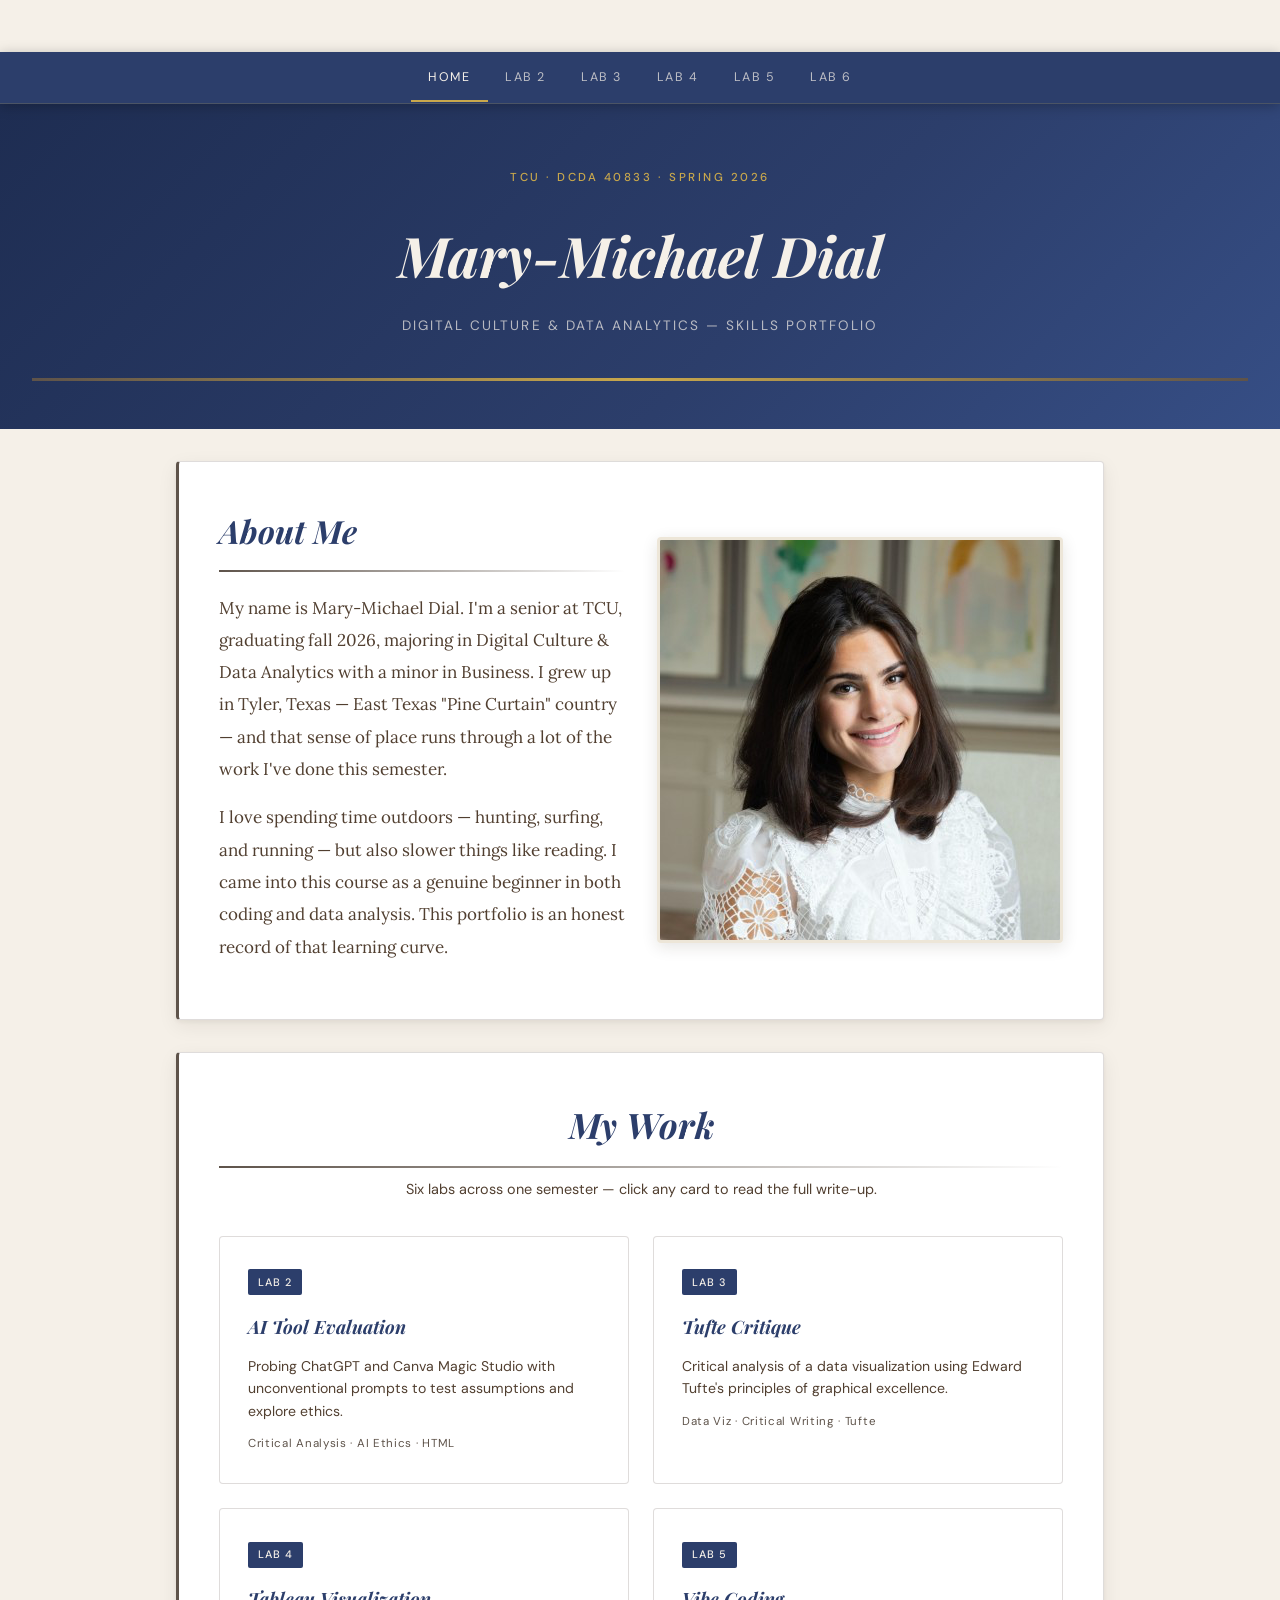
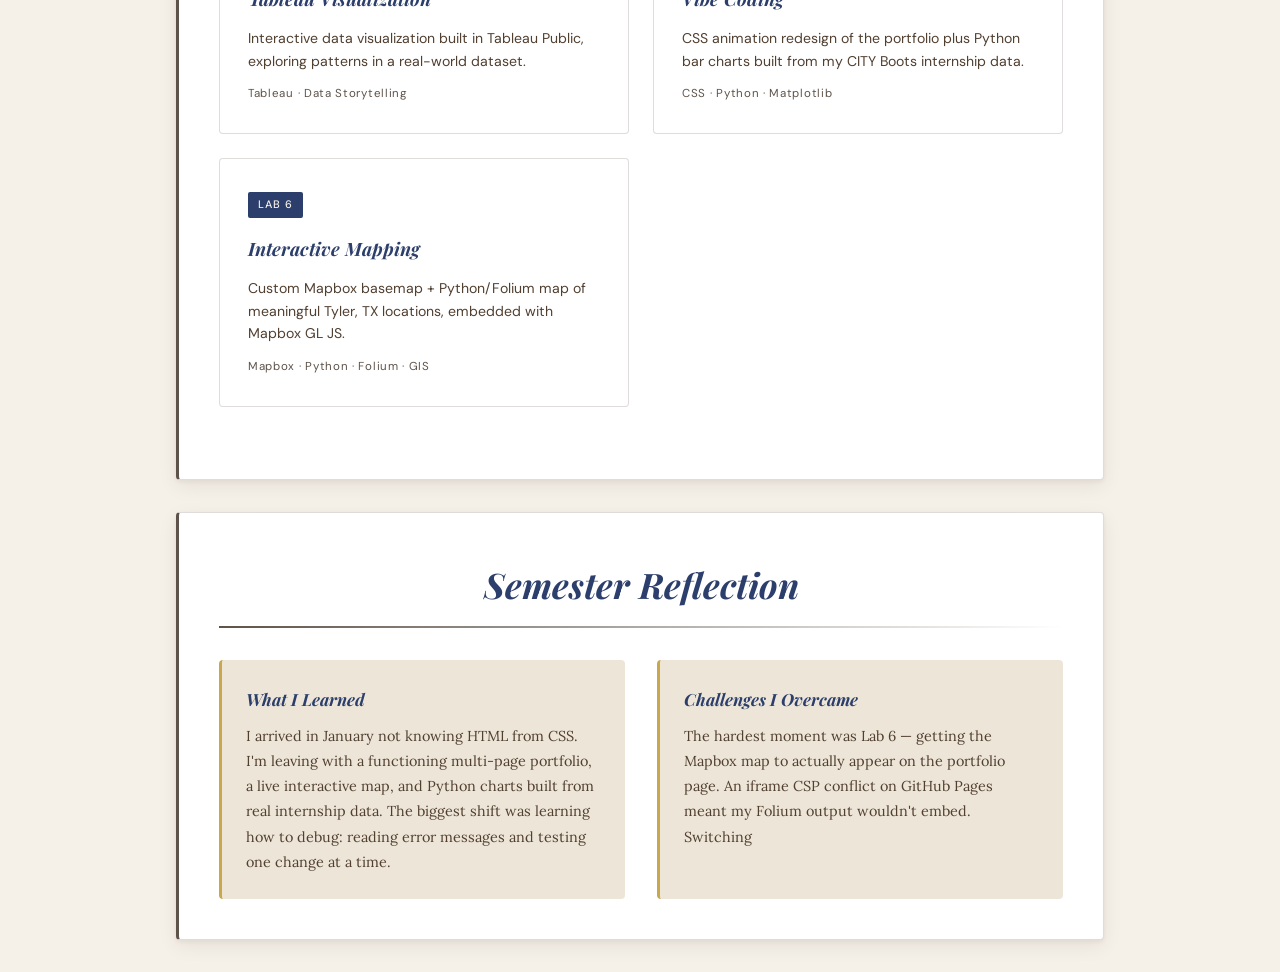
==== commit a2df92aa: "Skills Portfolio — complete rebuild with Labs 2, 5, 6" ====
--- a/index.html
+++ b/index.html
@@ -1,132 +1,170 @@
 <!DOCTYPE html>
+<!-- This is the home page of Mary-Michael Dial's DCDA Skills Portfolio.
+     It links to all six lab pages and introduces the site. -->
 <html lang="en">
-<Mary-Michael Dial>
+
+<head>
+    <!-- UTF-8 encoding handles all characters including special symbols -->
     <meta charset="UTF-8">
+    <!-- Viewport tag makes the site scale correctly on phones and tablets -->
     <meta name="viewport" content="width=device-width, initial-scale=1.0">
-    <meta name="description" content="Skills Portfolio showcasing work from DCDA 40833">
-    <meta name="author" content="Your Name">
-    <title>>Mary-Michael Dial | DCDA 40833 Skills Portfolio <head> </head></title>
+    <meta name="description" content="DCDA 40833 Skills Portfolio — Mary-Michael Dial, TCU Spring 2026">
+    <title>Mary-Michael Dial | DCDA 40833 Skills Portfolio</title>
+    <!-- Link to our one external stylesheet — controls ALL visual design -->
     <link rel="stylesheet" href="css/styles.css">
+    <!-- Google Fonts: Playfair Display (headings), Lora (body), DM Sans (nav/labels) -->
+    <link href="https://fonts.googleapis.com/css2?family=Playfair+Display:ital,wght@0,400;0,700;1,400&family=Lora:ital,wght@0,400;0,600;1,400&family=DM+Sans:wght@300;400;500&display=swap" rel="stylesheet">
 </head>
+
 <body>
-    <!-- Navigation: Links to all portfolio pages -->
+
+    <!-- =====================================================
+         NAVIGATION BAR
+         Fixed to the top of the screen. The hamburger button
+         is hidden on desktop and shown on mobile via CSS.
+         JavaScript at the bottom toggles the menu open/closed.
+         ===================================================== -->
     <nav>
+        <!-- Hamburger: three lines that become an X on mobile -->
         <button class="hamburger" aria-label="Toggle menu">&#9776;</button>
+        <!-- Nav links — collapse on mobile when hamburger is clicked -->
         <ul class="nav-links">
-            <li><a href="index.html">Home</a></li>
-            <li><a href="ai-evaluation.html">AI Evaluation</a></li>
-            <li><a href="tufte-critique.html">Tufte Critique</a></li>
-            <li><a href="tableau-visualization.html">Tableau Viz</a></li>
-            <li><a href="lab5.html">Lab 5</a></li>
-            <li><a href="hometown-map.html">Hometown Map</a></li>
-            <a href="lab02.html">Lab 2: AI Experimentation</a>
+            <li><a href="index.html" class="active">Home</a></li>
+            <li><a href="lab02.html">Lab 2</a></li>
+            <li><a href="lab03.html">Lab 3</a></li>
+            <li><a href="lab04.html">Lab 4</a></li>
+            <li><a href="lab05.html">Lab 5</a></li>
+            <li><a href="lab06.html">Lab 6</a></li>
         </ul>
     </nav>
 
-    <!-- Header: Your name and course info -->
+    <!-- =====================================================
+         HEADER / HERO BANNER
+         Large dark section at the top — introduces name and course.
+         ===================================================== -->
     <header>
-        <h1>Mary-Michael Dial</h1>
-        <p>DCDA 40833 Skills Portfolio | Spring 2026</p>
+        <div class="header-inner">
+            <!-- Small uppercase label above the main title -->
+            <p class="header-eyebrow">TCU · DCDA 40833 · Spring 2026</p>
+            <h1>Mary-Michael Dial</h1>
+            <p class="header-sub">Digital Culture &amp; Data Analytics — Skills Portfolio</p>
+        </div>
     </header>
 
+    <!-- =====================================================
+         MAIN CONTENT
+         ===================================================== -->
     <main>
-        <!-- Welcome Section: Brief introduction to your portfolio -->
-        <section id="welcome">
-            <h2>Welcome</h2>
-            <!-- TODO: Write a brief introduction (2-3 sentences) about your portfolio -->
-            <p>Welcome to my Skills Portfolio for DCDA 40833. This site aims to accurately showcase my personal strengths and skills.</p>
-            <p>Each page represents a small part of my journey in my academic career.</p>
+
+        <!-- -----------------------------------------------
+             ABOUT SECTION
+             Brief personal introduction with photo.
+             ----------------------------------------------- -->
+        <section id="about">
+            <div class="about-grid">
+
+                <!-- Left column: text introduction -->
+                <div class="about-text">
+                    <h2>About Me</h2>
+                    <p>
+                        My name is Mary-Michael Dial. I'm a senior at TCU, graduating fall 2026,
+                        majoring in Digital Culture &amp; Data Analytics with a minor in Business.
+                        I grew up in Tyler, Texas — East Texas "Pine Curtain" country — and that
+                        sense of place runs through a lot of the work I've done this semester.
+                    </p>
+                    <p>
+                        I love spending time outdoors — hunting, surfing, and running — but also
+                        slower things like reading. I came into this course as a genuine beginner
+                        in both coding and data analysis. This portfolio is an honest record of
+                        that learning curve.
+                    </p>
+                </div>
+
+                <!-- Right column: photo -->
+                <div class="about-photo">
+                    <!-- Photo saved in images/ folder as mypic.png -->
+                    <img src="images/mypic.png" alt="Photo of Mary-Michael Dial">
+                </div>
+
+            </div>
         </section>
 
-        <!--I'm looking forward to curating an cool introduction to show my creative side. -->
-        <section id="about">
-            <h2>About Me</h2>
-            <!-- TODO: Replace this placeholder content with information about yourself -->
-            <p><strong>Who I am:</strong> My name is Mary-Michael Dial. I am currently a senior, graduating in the fall of 2026. I am majoring in Digital Culture Data Analytics and minoring in Business. </p>
-            <p><strong>My interests:</strong> I love spending time outdoors and being active. I like to hunt, surf, and run, but I also enjoy slower activites like reading. I enjoy the organization and technological insight DCDA provides. </p>
-            <p><strong>What I hope to learn:</strong> I hope I can accurately curate a portfolio that reflects my interests and strenghts.</p>
+        <!-- -----------------------------------------------
+             LAB CARDS GRID
+             One card per lab. Each card links to its detail
+             page and shows a brief description and skill tags.
+             ----------------------------------------------- -->
+        <section id="portfolio">
+            <h2 class="section-title">My Work</h2>
+            <p class="section-sub">Six labs across one semester — click any card to read the full write-up.</p>
 
-           
-        
-            <figure class="viz-container">
-                <img src="images/mypic.png" alt="Photo of Mary-Michael Dial">
-            </figure>
-            
-        </section>
-
-        <!-- Portfolio Section: Links to all lab pages -->
-         <!-- portfolios are very important for the area I want to purse. looking forward to building it. -->
-        <section id="portfolio">
-            <h2>My Work</h2>
-            <p>Click on any card below to view that lab assignment. Focus of actual labs may change over the course of the semester:</p>
-
-            <!-- Portfolio Grid: Cards linking to each lab page -->
+            <!-- CSS Grid — auto-fills columns at minimum 280px wide -->
             <div class="portfolio-grid">
 
-                <!-- Lab 2: AI Tool Evaluation -->
-                <a href="ai-evaluation.html" class="portfolio-card">
+                <!-- LAB 2 CARD -->
+                <a href="lab02.html" class="portfolio-card">
+                    <span class="lab-tag">Lab 2</span>
                     <h3>AI Tool Evaluation</h3>
-                    <span class="lab-tag">Lab 2</span>
-                    <p>Analysis of AI tools and their capabilities, exploring how artificial intelligence is changing digital culture.</p>
+                    <p>Probing ChatGPT and Canva Magic Studio with unconventional prompts to test assumptions and explore ethics.</p>
+                    <span class="card-skills">Critical Analysis · AI Ethics · HTML</span>
                 </a>
 
-                <!-- Lab 3: Tufte Critique -->
-                 <!-- I have no clue what this means so I'm looking forward to learning more! -->
+                <!-- LAB 3 CARD -->
                 <a href="lab03.html" class="portfolio-card">
+                    <span class="lab-tag">Lab 3</span>
                     <h3>Tufte Critique</h3>
-                    <span class="lab-tag">Lab 3</span>
                     <p>Critical analysis of a data visualization using Edward Tufte's principles of graphical excellence.</p>
-                    <nav>
-</nav>
+                    <span class="card-skills">Data Viz · Critical Writing · Tufte</span>
                 </a>
 
-                <!-- Lab 4: Tableau Visualization -->
-                <a href="tableau-visualization.html" class="portfolio-card">
+                <!-- LAB 4 CARD -->
+                <a href="lab04.html" class="portfolio-card">
+                    <span class="lab-tag">Lab 4</span>
                     <h3>Tableau Visualization</h3>
-                    <span class="lab-tag">Lab 4</span>
-                    <p>Interactive data visualization created with Tableau Public, exploring patterns in real-world data.</p>
+                    <p>Interactive data visualization built in Tableau Public, exploring patterns in a real-world dataset.</p>
+                    <span class="card-skills">Tableau · Data Storytelling</span>
                 </a>
 
-                <!-- Lab 5: TBD -->
-                <a href="lab5.html" class="portfolio-card">
-                    <h3>Lab 5</h3>
+                <!-- LAB 5 CARD -->
+                <a href="lab05.html" class="portfolio-card">
                     <span class="lab-tag">Lab 5</span>
-                    <p>Content based on Lab 5 assignment.</p>
+                    <h3>Vibe Coding</h3>
+                    <p>CSS animation redesign of the portfolio plus Python bar charts built from my CITY Boots internship data.</p>
+                    <span class="card-skills">CSS · Python · Matplotlib</span>
                 </a>
 
-                <!-- Lab 6: Hometown Map -->
-                 <!-- my hometown is very important to me so this section will be very heartflet!1-->
-                <a href="hometown-map.html" class="portfolio-card">
-                    <h3>Hometown Map</h3>
+                <!-- LAB 6 CARD -->
+                <a href="lab06.html" class="portfolio-card">
                     <span class="lab-tag">Lab 6</span>
-                    <p>Interactive Folium map showcasing meaningful locations from my hometown with personal reflections.</p>
+                    <h3>Interactive Mapping</h3>
+                    <p>Custom Mapbox basemap + Python/Folium map of meaningful Tyler, TX locations, embedded with Mapbox GL JS.</p>
+                    <span class="card-skills">Mapbox · Python · Folium · GIS</span>
                 </a>
 
             </div>
         </section>
 
-        <!-- Even though this section is optional, I will definetley be adding one. -->
+        <!-- -----------------------------------------------
+             SEMESTER REFLECTION
+             ----------------------------------------------- -->
         <section id="reflection">
-            <h2>Semester Reflection</h2>
-            <!-- TODO: After completing all labs, write a reflection on your growth -->
-            <p><strong>What I learned:</strong> [Reflect on the skills you developed across all six labs]</p>
-            <p><strong>Challenges I overcame:</strong> [What was difficult? How did you work through it?]</p>
-            <p><strong>How I grew:</strong> [How did your understanding of digital culture and data analytics evolve?]</p>
-            <p><strong>Looking ahead:</strong> [How will you apply these skills in the future?]</p>
-        </section>
-    </main>
+            <h2 class="section-title">Semester Reflection</h2>
 
-    <!-- Footer: Links and copyright -->
-    <footer>
-        <p><a href="https://github.com/marymichaeldial/dcda-portfolio">View Repository on GitHub</a></p>
-        <p>&copy; 2026 Mary-Michael Dial | DCDA 40833 | TCU</p>
-    </footer>
+            <div class="reflection-grid">
 
-    <script>
-        document.querySelector('.hamburger').addEventListener('click', function () {
-            document.querySelector('.nav-links').classList.toggle('active');
-        });
-    </script>
-</body>
-<script src="portfolio-animations.js"></script>
-</html>
+                <div class="reflection-item">
+                    <h3>What I Learned</h3>
+                    <p>
+                        I arrived in January not knowing HTML from CSS. I'm leaving with a
+                        functioning multi-page portfolio, a live interactive map, and Python
+                        charts built from real internship data. The biggest shift was learning
+                        how to debug: reading error messages and testing one change at a time.
+                    </p>
+                </div>
+
+                <div class="reflection-item">
+                    <h3>Challenges I Overcame</h3>
+                    <p>
+                        The hardest moment was Lab 6 — getting the Mapbox map to actually appear
+                        on the portfolio page. An iframe CSP conflict on GitHub Pages meant my
+                        Folium output wouldn't embed. Switching
--- a/css/styles.css
+++ b/css/styles.css
@@ -1,657 +1,1050 @@
-@import url('https://fonts.googleapis.com/css2?family=Playfair+Display:ital,wght@0,400;0,600;1,400;1,600&family=Lora:ital,wght@0,400;1,400&family=DM+Sans:wght@300;400;500&display=swap');
-/* I added this Google Fonts import to bring in editorial serif fonts.
-/* =========================
-   DCDA 40833 Skills Portfolio Template
-   CSS Stylesheet for Student Portfolios
-   ========================= */
-
-/* =========================
-   CSS Variables (Color Scheme)
-   ========================= */
-  :root {
-    --primary-color: #2c3e6b;      /* Navy blue — main headings & accents */
-    --secondary-color: #2c3e6b;    /* Softer dusty navy — cards & tags */
-    --accent-color: #5e534a;       /* Muted blue — replaces the orangey tan */
---accent-soft: #e8eef4;        /* Cool light blue-white — replaces warm cream */
-    --text-color: #513f30;         /* Deep warm brown — body text */
-    --text-secondary: #513f30;     /* Muted warm gray — captions */
-    --bg-color: #eef1f5;           /* Cool blue-tinted white — less creamy */
---bg-section: #f5f7fa;         /* Slightly blue-white for cards */
---border-color: #8aabbf;;       /* Blue-gray border — replaces warm tan border */
-    --bg-dark: #8aabbf;            /* Warm dark brown — header & footer */
-    --font-display: 'Playfair Display', Georgia, serif;
-    --font-body: 'Lora', Georgia, serif;
-    --font-ui: 'DM Sans', sans-serif;
-}
-
-/* =========================
-   Basic Reset & Typography
-   ========================= */
-* {
-    margin: 0;
-    padding: 0;
-    box-sizing: border-box;
+/* ============================================================
+   DCDA 40833 Skills Portfolio — css/styles.css
+   Author: Mary-Michael Dial | TCU | Spring 2026
+
+   This is the ONE stylesheet linked by every HTML page.
+   All colors, fonts, layout, and animations live here.
+
+   TABLE OF CONTENTS:
+     1.  Google Fonts Import
+     2.  CSS Variables (color palette + fonts)
+     3.  Reset & Base Styles
+     4.  Header / Hero Banner
+     5.  Navigation Bar
+     6.  Hamburger Menu (Mobile)
+     7.  Main Content & Sections
+     8.  About Grid (index.html)
+     9.  Portfolio Cards Grid
+    10.  Semester Reflection Grid
+    11.  Lab Page Hero Banner
+    12.  Lab Page Two-Column Layout
+    13.  Sidebar Cards
+    14.  Callout / Blockquote Boxes
+    15.  Images & Figures
+    16.  Code Blocks
+    17.  Embedded Content (iframes/maps)
+    18.  Footer
+    19.  Scroll Animations (.reveal)
+    20.  Responsive / Mobile (max-width: 768px)
+    21.  Print Styles
+   ============================================================ */
+
+
+/* ------------------------------------------------------------
+   1. GOOGLE FONTS IMPORT
+   Must be the very first rule in the file.
+   We load three typefaces:
+     Playfair Display — elegant serif for headings
+     Lora            — warm serif for body text
+     DM Sans         — clean sans-serif for nav and labels
+   ------------------------------------------------------------ */
+@import url('https://fonts.googleapis.com/css2?family=Playfair+Display:ital,wght@0,400;0,600;0,700;1,400;1,600&family=Lora:ital,wght@0,400;0,600;1,400&family=DM+Sans:wght@300;400;500&display=swap');
+
+
+/* ------------------------------------------------------------
+   2. CSS VARIABLES (Custom Properties)
+   Define the brand palette once here. Every color reference
+   below uses var(--name) so changing one value updates
+   every element that uses it instantly.
+   ------------------------------------------------------------ */
+:root {
+  /* Core palette */
+  --navy:         #2c3e6b;   /* Deep navy — headings, nav, dark elements */
+  --navy-mid:     #364e85;   /* Slightly lighter navy — hover states */
+  --brown:        #5e534a;   /* Warm brown — accent borders, tags */
+  --brown-light:  #7a6a5e;   /* Lighter brown — hover on brown elements */
+  --cream:        #f5f0e8;   /* Warm cream — main page background */
+  --cream-dark:   #ede6d8;   /* Slightly darker cream — card backgrounds */
+  --gold:         #c9a84c;   /* Gold — decorative lines and highlights */
+  --text-dark:    #2c2416;   /* Near-black — primary body text */
+  --text-mid:     #513f30;   /* Warm brown-gray — secondary text, captions */
+  --white:        #ffffff;
+
+  /* Legacy variable names — kept so older rules still work */
+  --primary-color:   #2c3e6b;
+  --accent-color:    #5e534a;
+  --accent-soft:     #f5f0e8;
+  --bg-color:        #f5f0e8;
+  --bg-section:      #ffffff;
+  --bg-dark:         #2c3e6b;
+  --text-color:      #2c2416;
+  --text-secondary:  #513f30;
+  --border-color:    rgba(94, 83, 74, 0.2);
+
+  /* Typography stacks */
+  --font-display: 'Playfair Display', Georgia, serif;
+  --font-body:    'Lora', Georgia, serif;
+  --font-ui:      'DM Sans', Helvetica, Arial, sans-serif;
+
+  /* Spacing — multiples of 8px */
+  --space-sm:  1rem;    /* 16px */
+  --space-md:  2rem;    /* 32px */
+  --space-lg:  4rem;    /* 64px */
+
+  /* Layout */
+  --max-width:  960px;
+  --nav-height: 52px;
+  --transition: 0.25s ease;
+}
+
+
+/* ------------------------------------------------------------
+   3. RESET & BASE STYLES
+   Remove browser default margins/padding. box-sizing: border-box
+   means padding is INCLUDED in an element's declared width —
+   this prevents unexpected overflow and is standard practice.
+   ------------------------------------------------------------ */
+*, *::before, *::after {
+  box-sizing: border-box;
+  margin: 0;
+  padding: 0;
 }
 
 html {
-    scroll-behavior: smooth;       /* Smooth scrolling for anchor links */
+  font-size: 16px;          /* 1rem = 16px throughout */
+  scroll-behavior: smooth;  /* Smooth scroll when clicking # anchor links */
 }
 
 body {
-    font-family: var(--font-body);  /* Lora serif — editorial feel */
-    line-height: 1.8;               /* More open = magazine feel */
-    color: var(--text-color);
-    background-color: var(--bg-color);
-}
-
-/* =========================
-   Header & Navigation
-   ========================= */
-/* Style semantic tags directly - no classes needed! */
+  font-family: var(--font-body);
+  font-size: 1.0625rem;     /* 17px — slightly larger for readability */
+  line-height: 1.8;
+  color: var(--text-dark);
+  background-color: var(--cream);
+  /* Padding-top prevents content hiding behind the fixed nav */
+  padding-top: var(--nav-height);
+}
+
+img {
+  max-width: 100%;   /* Images never overflow their container */
+  height: auto;      /* Maintains aspect ratio */
+  display: block;
+}
+
+a {
+  color: var(--brown);
+  text-decoration: none;
+  transition: color var(--transition);
+}
+
+a:hover {
+  color: var(--brown-light);
+}
+
+h2 {
+  font-family: var(--font-display);
+  font-size: clamp(1.5rem, 3.5vw, 2.1rem); /* clamp = scales with viewport */
+  font-weight: 700;
+  color: var(--navy);
+  margin-bottom: 1rem;
+}
+
+h3 {
+  font-family: var(--font-display);
+  font-size: 1.2rem;
+  color: var(--brown);
+  margin: 1.4rem 0 0.6rem;
+}
+
+p {
+  margin-bottom: 1rem;
+  color: var(--text-mid);
+}
+
+figcaption {
+  font-family: var(--font-body);
+  font-style: italic;
+  font-size: 0.875rem;
+  color: var(--text-mid);
+  margin-top: 0.5rem;
+  text-align: center;
+}
+
+/* Inline code — small monospace snippets inside paragraphs */
+code {
+  font-family: 'Courier New', Courier, monospace;
+  font-size: 0.85em;
+  background: var(--cream-dark);
+  padding: 2px 5px;
+  border-radius: 3px;
+  color: var(--navy);
+}
+
+
+/* ------------------------------------------------------------
+   4. HEADER / HERO BANNER
+   The large dark banner at the top of most pages.
+   Uses a diagonal gradient for depth.
+   The ::after pseudo-element adds the gold bottom line.
+   ------------------------------------------------------------ */
 header {
-    background-color: var(--bg-dark);    /* Deep warm brown */
-    color: white;
-    padding: 3.5rem 2rem 2.5rem;         /* More padding = luxurious feel */
-    text-align: center;
+  background-color: var(--navy);
+  background-image: linear-gradient(135deg, #1e2d52 0%, #2c3e6b 60%, #364e85 100%);
+  color: var(--cream);
+  padding: 4rem 2rem 3rem;
+  text-align: center;
+  position: relative;
+}
+
+/* Gold/brown gradient line at the bottom of the header */
+header::after {
+  content: '';
+  display: block;
+  height: 3px;
+  background: linear-gradient(90deg, var(--brown), var(--gold), var(--brown));
+  margin-top: 2.5rem;
+}
+
+/* Inner wrapper — limits the width of header text */
+.header-inner {
+  max-width: var(--max-width);
+  margin: 0 auto;
+}
+
+/* Small uppercase label above the main title */
+.header-eyebrow {
+  font-family: var(--font-ui);
+  font-size: 0.72rem;
+  font-weight: 500;
+  letter-spacing: 0.22em;
+  text-transform: uppercase;
+  color: var(--gold);
+  margin-bottom: var(--space-sm);
 }
 
 header h1 {
-    font-family: var(--font-display);    /* Playfair Display serif */
-    color: var(--accent-soft);           /* Warm cream color */
-    margin: 0 0 0.5rem 0;
-    font-size: 2.8rem;
-    font-style: italic;                  /* Italic = classic editorial */
-}
-
-header p {
-    margin: 0;
-    opacity: 0.75;
-    font-size: 0.95rem;
-    font-family: var(--font-ui);         /* DM Sans — contrasts with serif */
-    letter-spacing: 0.15em;             /* Wide spacing = magazine byline */
-    text-transform: uppercase;          /* All caps subtitle */
-    color: var(--accent-color);
-}
-
-header h1 {
-    color: white;
-    margin: 0 0 0.5rem 0;
-    font-size: 2rem;
-}
-
-header p {
-    margin: 0;
-    opacity: 0.9;
-    font-size: 1.1rem;
-}
-
+  font-family: var(--font-display);
+  /* clamp(min, preferred, max) — font scales smoothly with viewport */
+  font-size: clamp(2rem, 5vw, 3.5rem);
+  font-style: italic;
+  font-weight: 700;
+  color: var(--cream);
+  margin-bottom: 0.5rem;
+}
+
+/* Subtitle / tagline below the name */
+.header-sub {
+  font-family: var(--font-ui);
+  font-size: 0.85rem;
+  letter-spacing: 0.15em;
+  text-transform: uppercase;
+  color: rgba(245, 240, 232, 0.7);
+  margin: 0;
+}
+
+
+/* ------------------------------------------------------------
+   5. NAVIGATION BAR
+   position: sticky keeps it at the top while scrolling.
+   z-index: 100 ensures it sits above all page content.
+   Flexbox aligns the hamburger (left) and links (right/center).
+   ------------------------------------------------------------ */
 nav {
-    background-color: var(--bg-dark);    /* Deep brown matches header */
-    padding: 0;
-    display: flex;
-    justify-content: center;
-    position: sticky;                    /* Sticks to top when scrolling */
-    top: 0;
-    z-index: 100;
-    box-shadow: 0 2px 12px rgba(44, 31, 20, 0.25);
-    border-bottom: 1px solid rgba(196, 149, 106, 0.3); /* Subtle warm line */
-}
-
-nav ul {
-    list-style: none;
-    padding: 0;
-    margin: 0;
-    display: flex;
-    flex-direction: row;
-    justify-content: center;
-    gap: 0;                              /* No gap — cleaner editorial look */
-    flex-wrap: wrap;
+  position: sticky;
+  top: 0;
+  z-index: 100;
+  background-color: var(--navy);
+  display: flex;
+  align-items: center;
+  justify-content: center;
+  padding: 0 var(--space-md);
+  height: var(--nav-height);
+  box-shadow: 0 2px 12px rgba(0, 0, 0, 0.25);
+  /* Subtle warm line at the bottom of the nav */
+  border-bottom: 1px solid rgba(201, 168, 76, 0.2);
+}
+
+/* The list of nav links */
+nav ul,
+.nav-links {
+  list-style: none;
+  display: flex;
+  flex-wrap: wrap;
+  justify-content: center;
+  gap: 0;
+  padding: 0;
+  margin: 0;
 }
 
 nav li {
-    list-style: none;
-}
-
+  list-style: none;
+}
+
+/* Individual nav link */
 nav a {
-    color: rgba(255, 255, 255, 0.75);   /* Slightly muted white */
-    text-decoration: none;
-    padding: 0.85rem 1.25rem;
+  color: rgba(245, 240, 232, 0.72);
+  text-decoration: none;
+  padding: 0.85rem 1.1rem;
+  display: block;
+  font-family: var(--font-ui);
+  font-size: 0.78rem;
+  letter-spacing: 0.12em;
+  text-transform: uppercase;
+  transition: color var(--transition), background-color var(--transition);
+  position: relative; /* Required for the ::after underline animation */
+}
+
+/* Animated underline — starts from center and expands outward on hover */
+nav a::after {
+  content: '';
+  position: absolute;
+  bottom: 0;
+  left: 50%;
+  right: 50%;
+  height: 2px;
+  background-color: var(--gold);
+  transition: left 0.3s ease, right 0.3s ease;
+}
+
+nav a:hover::after,
+nav a.active::after {
+  left: 0;
+  right: 0;
+}
+
+nav a:hover,
+nav a.active {
+  color: var(--cream);
+}
+
+
+/* ------------------------------------------------------------
+   6. HAMBURGER MENU (Mobile)
+   Hidden on desktop — shown on screens ≤ 768px via media query.
+   JavaScript toggles the 'active' class on .nav-links.
+   ------------------------------------------------------------ */
+.hamburger {
+  display: none; /* Hidden by default; shown in media query below */
+  background: none;
+  border: none;
+  color: var(--cream);
+  font-size: 1.6rem;
+  cursor: pointer;
+  padding: 0.25rem 0.75rem;
+  position: absolute;
+  right: var(--space-md);
+}
+
+
+/* ------------------------------------------------------------
+   7. MAIN CONTENT & SECTIONS
+   Centers content and gives each section a card-like appearance.
+   ------------------------------------------------------------ */
+main {
+  max-width: var(--max-width);
+  margin: var(--space-md) auto;
+  padding: 0 var(--space-sm);
+}
+
+/* Each <section> inside <main> gets a white card treatment */
+main section {
+  background-color: var(--white);
+  padding: 2.5rem;
+  margin-bottom: var(--space-md);
+  border-radius: 4px;
+  border: 1px solid var(--border-color);
+  /* Left accent bar — visual rhythm connecting sections */
+  border-left: 3px solid var(--brown);
+  box-shadow:
+    0 2px 4px rgba(44, 31, 20, 0.05),
+    0 6px 20px rgba(44, 31, 20, 0.07);
+}
+
+/* Section title — centered, used on index.html */
+.section-title {
+  font-family: var(--font-display);
+  font-size: clamp(1.6rem, 3.5vw, 2.2rem);
+  font-style: italic;
+  color: var(--navy);
+  text-align: center;
+  margin-bottom: 0.5rem;
+}
+
+/* Subtitle below a .section-title */
+.section-sub {
+  text-align: center;
+  font-family: var(--font-ui);
+  font-size: 0.9rem;
+  color: var(--text-mid);
+  margin-bottom: var(--space-md);
+}
+
+/* Gradient underline on h2 headings inside sections */
+main section h2 {
+  font-family: var(--font-display);
+  color: var(--navy);
+  font-size: clamp(1.4rem, 3vw, 2rem);
+  font-style: italic;
+  margin-bottom: 1.25rem;
+  padding-bottom: 0.75rem;
+  position: relative;
+}
+
+main section h2::after {
+  content: '';
+  position: absolute;
+  bottom: 0;
+  left: 0;
+  height: 2px;
+  width: 100%;
+  /* Gradient fades from brown to transparent — editorial look */
+  background: linear-gradient(90deg, var(--brown), transparent);
+}
+
+main section h3 {
+  font-family: var(--font-display);
+  color: var(--navy);
+  font-size: 1.2rem;
+  font-style: italic;
+  margin: 1.5rem 0 0.6rem;
+}
+
+main section p {
+  line-height: 1.9;
+  margin-bottom: 1rem;
+  color: var(--text-mid);
+}
+
+main section ul,
+main section ol {
+  margin: 1rem 0 1rem 1.5rem;
+  line-height: 1.9;
+}
+
+main section li {
+  margin-bottom: 0.4rem;
+}
+
+/* Custom bullet color — warm brown instead of default black */
+main section ul li::marker {
+  color: var(--brown);
+}
+
+
+/* ------------------------------------------------------------
+   8. ABOUT GRID (index.html)
+   Two-column layout: intro text left, photo right.
+   CSS Grid handles the side-by-side layout.
+   Collapses to one column on mobile.
+   ------------------------------------------------------------ */
+.about-grid {
+  display: grid;
+  grid-template-columns: 1fr 1fr;
+  gap: var(--space-md);
+  align-items: center;
+}
+
+.about-text h2 {
+  text-align: left;
+  font-style: italic;
+}
+
+/* The photo on the right of the about section */
+.about-photo img {
+  width: 100%;
+  border-radius: 4px;
+  border: 3px solid var(--cream-dark);
+  box-shadow: 0 4px 16px rgba(44, 31, 20, 0.12);
+}
+
+
+/* ------------------------------------------------------------
+   9. PORTFOLIO CARDS GRID (index.html)
+   CSS Grid auto-fills columns — minimum 280px each.
+   Cards lift and shine on hover via CSS transitions.
+   ------------------------------------------------------------ */
+.portfolio-grid {
+  display: grid;
+  grid-template-columns: repeat(auto-fit, minmax(280px, 1fr));
+  gap: 1.5rem;
+  margin: var(--space-md) 0;
+}
+
+.portfolio-card {
+  display: block;
+  background: var(--white);
+  border: 1px solid var(--border-color);
+  border-radius: 4px;
+  padding: 1.75rem;
+  text-decoration: none;
+  color: var(--text-dark);
+  position: relative;
+  overflow: hidden; /* Clips the shine effect inside the card */
+  transition: transform var(--transition), box-shadow var(--transition), border-color var(--transition);
+}
+
+/* Shine sweep — an invisible highlight that slides across on hover */
+.portfolio-card::before {
+  content: '';
+  position: absolute;
+  top: 0;
+  left: -100%; /* Starts off-screen left */
+  width: 60%;
+  height: 100%;
+  background: linear-gradient(90deg, transparent, rgba(255,255,255,0.3), transparent);
+  transition: left 0.5s ease;
+  pointer-events: none; /* Clicks pass through this element */
+}
+
+.portfolio-card:hover::before {
+  left: 150%; /* Sweeps to off-screen right */
+}
+
+/* Left accent bar that grows upward on hover */
+.portfolio-card::after {
+  content: '';
+  position: absolute;
+  left: 0;
+  top: 0;
+  bottom: 0;
+  width: 3px;
+  background: var(--gold);
+  transform: scaleY(0);        /* Squished to nothing by default */
+  transition: transform 0.3s ease;
+  transform-origin: bottom;   /* Grows up from the bottom */
+}
+
+.portfolio-card:hover::after {
+  transform: scaleY(1); /* Full height on hover */
+}
+
+.portfolio-card:hover {
+  transform: translateY(-4px); /* Lifts card up */
+  border-color: var(--brown);
+  box-shadow: 0 8px 24px rgba(44, 31, 20, 0.13);
+}
+
+.portfolio-card h3 {
+  font-family: var(--font-display);
+  color: var(--navy);
+  font-size: 1.15rem;
+  font-style: italic;
+  margin: 0.5rem 0 0.75rem;
+  transition: color var(--transition);
+}
+
+.portfolio-card:hover h3 {
+  color: var(--brown); /* Title warms on hover */
+}
+
+.portfolio-card p {
+  font-family: var(--font-ui);
+  font-size: 0.88rem;
+  line-height: 1.6;
+  color: var(--text-mid);
+  margin: 0 0 0.75rem;
+}
+
+/* Lab number badge — e.g. "Lab 2" */
+.lab-tag {
+  display: inline-block;
+  background: var(--navy);
+  color: var(--cream);
+  font-size: 0.68rem;
+  font-weight: 500;
+  padding: 0.2rem 0.6rem;
+  border-radius: 2px;
+  text-transform: uppercase;
+  letter-spacing: 0.1em;
+  font-family: var(--font-ui);
+  margin-bottom: 0.4rem;
+}
+
+/* Skill tags below the card description */
+.card-skills {
+  display: block;
+  font-family: var(--font-ui);
+  font-size: 0.72rem;
+  color: var(--brown);
+  letter-spacing: 0.06em;
+  margin-top: 0.5rem;
+}
+
+
+/* ------------------------------------------------------------
+   10. SEMESTER REFLECTION GRID (index.html)
+   Two-column grid of reflection cards at the bottom of index.
+   ------------------------------------------------------------ */
+.reflection-grid {
+  display: grid;
+  grid-template-columns: 1fr 1fr;
+  gap: var(--space-md);
+  margin-top: var(--space-md);
+}
+
+/* Individual reflection card */
+.reflection-item {
+  background: var(--cream-dark);
+  border-radius: 4px;
+  padding: 1.5rem;
+  border-left: 3px solid var(--gold);
+}
+
+.reflection-item h3 {
+  font-family: var(--font-display);
+  font-size: 1.05rem;
+  font-style: italic;
+  color: var(--navy);
+  margin: 0 0 0.6rem;
+}
+
+.reflection-item p {
+  font-size: 0.9rem;
+  line-height: 1.75;
+  margin: 0;
+}
+
+
+/* ------------------------------------------------------------
+   11. LAB PAGE HERO BANNER
+   Dark banner used at the top of lab02, lab05, lab06.
+   Contains breadcrumb, title, and metadata row.
+   ------------------------------------------------------------ */
+.lab-hero {
+  background: var(--navy);
+  background-image: linear-gradient(135deg, #1e2d52 0%, #2c3e6b 100%);
+  color: var(--cream);
+  padding: 3.5rem 2rem 2.5rem;
+  position: relative;
+}
+
+/* Gold gradient line at the bottom of the lab hero */
+.lab-hero::after {
+  content: '';
+  position: absolute;
+  bottom: 0; left: 0; right: 0;
+  height: 3px;
+  background: linear-gradient(90deg, var(--brown), var(--gold), var(--brown));
+}
+
+/* Breadcrumb: Home › Lab 2 */
+.breadcrumb {
+  font-family: var(--font-ui);
+  font-size: 0.72rem;
+  letter-spacing: 0.12em;
+  text-transform: uppercase;
+  color: rgba(245, 240, 232, 0.5);
+  margin-bottom: var(--space-sm);
+}
+
+.breadcrumb a {
+  color: rgba(245, 240, 232, 0.5);
+  transition: color var(--transition);
+}
+
+.breadcrumb a:hover { color: var(--gold); }
+.breadcrumb span { margin: 0 6px; }
+
+.lab-hero h1 {
+  font-family: var(--font-display);
+  font-size: clamp(1.8rem, 4vw, 2.8rem);
+  font-style: italic;
+  line-height: 1.2;
+  color: var(--cream);
+  max-width: 800px;
+  margin-bottom: 1rem;
+}
+
+/* Row of metadata items below the title */
+.lab-meta {
+  display: flex;
+  gap: var(--space-md);
+  flex-wrap: wrap;
+  margin-top: var(--space-sm);
+}
+
+.lab-meta-item {
+  display: flex;
+  flex-direction: column;
+}
+
+/* Small uppercase label e.g. "TOOLS" */
+.meta-label {
+  font-family: var(--font-ui);
+  font-size: 0.62rem;
+  letter-spacing: 0.18em;
+  text-transform: uppercase;
+  color: var(--gold);
+}
+
+.meta-value {
+  font-size: 0.9rem;
+  color: rgba(245, 240, 232, 0.9);
+}
+
+
+/* ------------------------------------------------------------
+   12. LAB PAGE TWO-COLUMN LAYOUT
+   Main content left, sticky sidebar right.
+   Collapses to one column on mobile.
+   ------------------------------------------------------------ */
+.lab-content {
+  max-width: var(--max-width);
+  margin: 0 auto;
+  padding: var(--space-lg) var(--space-sm);
+  display: grid;
+  grid-template-columns: 1fr 280px;
+  gap: var(--space-lg);
+  align-items: start;
+}
+
+/* The main prose column */
+.lab-main section {
+  padding: 0;
+  margin: 0 0 var(--space-md);
+  border: none;
+  border-left: none;
+  box-shadow: none;
+  background: none;
+}
+
+.lab-main h2 {
+  font-size: 1.4rem;
+  color: var(--navy);
+  padding-bottom: 0.5rem;
+  border-bottom: 2px solid var(--cream-dark);
+  margin-bottom: 0.75rem;
+}
+
+.lab-main h2::after { display: none; } /* Remove gradient — use border instead */
+
+/* The sticky sidebar column */
+.lab-sidebar {
+  position: sticky;
+  top: calc(var(--nav-height) + 20px); /* Sticks 20px below the nav */
+}
+
+
+/* ------------------------------------------------------------
+   13. SIDEBAR CARDS
+   Dark navy cards used in the lab page sidebars.
+   ------------------------------------------------------------ */
+.sidebar-card {
+  background: var(--navy);
+  border-radius: 4px;
+  padding: 1.5rem;
+  color: var(--cream);
+  margin-bottom: var(--space-md);
+  position: relative;
+  overflow: hidden;
+}
+
+/* Gold top stripe on each sidebar card */
+.sidebar-card::before {
+  content: '';
+  position: absolute;
+  top: 0; left: 0; right: 0;
+  height: 3px;
+  background: linear-gradient(90deg, var(--brown), var(--gold));
+}
+
+.sidebar-card h4 {
+  font-family: var(--font-display);
+  font-size: 0.95rem;
+  font-style: italic;
+  color: var(--gold);
+  margin-bottom: 0.75rem;
+}
+
+/* Skills list with custom gold dash bullets */
+.skill-list {
+  list-style: none;
+  display: flex;
+  flex-direction: column;
+  gap: 7px;
+}
+
+.skill-list li {
+  font-family: var(--font-ui);
+  font-size: 0.83rem;
+  color: rgba(245, 240, 232, 0.85);
+  padding-left: 16px;
+  position: relative;
+}
+
+/* The gold dash that replaces the default bullet */
+.skill-list li::before {
+  content: '—';
+  position: absolute;
+  left: 0;
+  color: var(--gold);
+  font-size: 0.72rem;
+}
+
+/* Button-style link used in sidebars */
+.sidebar-link {
+  display: block;
+  text-align: center;
+  font-family: var(--font-ui);
+  font-size: 0.78rem;
+  font-weight: 500;
+  letter-spacing: 0.1em;
+  text-transform: uppercase;
+  color: var(--navy);
+  background: var(--gold);
+  padding: 0.65rem var(--space-sm);
+  border-radius: 3px;
+  margin-top: 0.5rem;
+  transition: background var(--transition);
+}
+
+.sidebar-link:hover {
+  background: #d4b05a;
+  color: var(--navy);
+}
+
+
+/* ------------------------------------------------------------
+   14. CALLOUT / BLOCKQUOTE BOXES
+   Used to highlight key requirements, quotes, or takeaways.
+   ------------------------------------------------------------ */
+.callout,
+blockquote {
+  background: var(--cream-dark);
+  border-left: 4px solid var(--brown);
+  padding: 1rem 1.5rem;
+  margin: 1.5rem 0;
+  border-radius: 0 4px 4px 0;
+}
+
+.callout p,
+blockquote p {
+  font-style: italic;
+  color: var(--text-dark);
+  margin: 0;
+}
+
+
+/* ------------------------------------------------------------
+   15. IMAGES & FIGURES
+   ------------------------------------------------------------ */
+figure {
+  margin: 1.5rem 0;
+}
+
+/* Standard image inside a lab page */
+.lab-image {
+  width: 100%;
+  border-radius: 4px;
+  border: 1px solid var(--border-color);
+  margin-bottom: 0.5rem;
+}
+
+/* Centered image container */
+.viz-container {
+  text-align: center;
+  margin: 1.5rem 0;
+}
+
+.viz-container img {
+  max-width: 100%;
+  border-radius: 4px;
+  box-shadow: 0 4px 16px rgba(44, 31, 20, 0.1);
+}
+
+
+/* ------------------------------------------------------------
+   16. CODE BLOCKS
+   Dark-background pre blocks for Python and HTML snippets.
+   ------------------------------------------------------------ */
+pre {
+  background: #1e2533;        /* Very dark navy — code background */
+  color: #b0c8e8;             /* Muted light blue — code text */
+  font-family: 'Courier New', Courier, monospace;
+  font-size: 0.88rem;
+  line-height: 1.6;
+  padding: 1.5rem;
+  border-radius: 4px;
+  overflow-x: auto;           /* Horizontal scroll if code is long */
+  margin: 1.5rem 0;
+}
+
+
+/* ------------------------------------------------------------
+   17. EMBEDDED CONTENT (iframes, maps)
+   Responsive container maintains aspect ratio.
+   padding-top as % = percentage of the element's WIDTH,
+   so a 62.5% value gives a 16:10 aspect ratio.
+   ------------------------------------------------------------ */
+.embed-wrapper {
+  position: relative;
+  width: 100%;
+  padding-top: 62.5%;         /* 16:10 ratio */
+  background: var(--cream-dark);
+  border-radius: 4px;
+  overflow: hidden;
+  border: 1px solid var(--border-color);
+  margin: 1.5rem 0;
+}
+
+/* iframe fills the absolutely-positioned wrapper */
+.embed-wrapper iframe {
+  position: absolute;
+  top: 0; left: 0;
+  width: 100%;
+  height: 100%;
+  border: none;
+}
+
+/* Dashed placeholder when embed isn't available yet */
+.embed-placeholder {
+  background: var(--cream-dark);
+  border: 2px dashed rgba(94, 83, 74, 0.25);
+  border-radius: 4px;
+  padding: 3rem 2rem;
+  text-align: center;
+  color: var(--text-mid);
+  font-style: italic;
+  font-size: 0.9rem;
+  margin: 1.5rem 0;
+}
+
+
+/* ------------------------------------------------------------
+   18. FOOTER
+   Dark footer — bookends the page to match the header.
+   The gold gradient line is added by ::before.
+   ------------------------------------------------------------ */
+footer {
+  background-color: var(--navy);
+  color: rgba(245, 240, 232, 0.5);
+  text-align: center;
+  padding: var(--space-md);
+  font-family: var(--font-ui);
+  font-size: 0.8rem;
+  letter-spacing: 0.05em;
+  margin-top: var(--space-lg);
+}
+
+footer::before {
+  content: '';
+  display: block;
+  height: 3px;
+  background: linear-gradient(90deg, var(--brown), var(--gold), var(--brown));
+  margin-bottom: var(--space-md);
+}
+
+footer a {
+  color: var(--gold);
+}
+
+footer a:hover {
+  color: #d4b05a;
+}
+
+
+/* ------------------------------------------------------------
+   19. SCROLL ANIMATIONS (.reveal)
+   Elements with .reveal start invisible (opacity 0, shifted down).
+   portfolio-animations.js adds the 'visible' class when they
+   enter the viewport, triggering this CSS transition.
+   ------------------------------------------------------------ */
+.reveal {
+  opacity: 0;
+  transform: translateY(20px);
+  transition: opacity 0.6s ease, transform 0.6s ease;
+}
+
+.reveal.visible {
+  opacity: 1;
+  transform: translateY(0);
+}
+
+/* Stagger delays so grouped items animate in sequence */
+.reveal:nth-child(2) { transition-delay: 0.1s; }
+.reveal:nth-child(3) { transition-delay: 0.2s; }
+.reveal:nth-child(4) { transition-delay: 0.3s; }
+.reveal:nth-child(5) { transition-delay: 0.4s; }
+
+
+/* ------------------------------------------------------------
+   20. RESPONSIVE / MOBILE (max-width: 768px)
+   At 768px and below: single column, hamburger menu visible.
+   ------------------------------------------------------------ */
+@media (max-width: 768px) {
+
+  /* Show hamburger button on mobile */
+  .hamburger {
     display: block;
-    font-family: var(--font-ui);        /* DM Sans for nav links */
-    font-size: 0.8rem;
-    letter-spacing: 0.12em;
-    text-transform: uppercase;          /* All-caps = editorial style */
-    transition: color 0.2s ease, background-color 0.2s ease;
-    position: relative;                 /* Needed for the underline trick below */
-}
-
-/* This creates the animated underline on hover */
-/* ::after is a "fake" element we draw with CSS — no extra HTML needed */
-nav a::after {
-    content: '';                        /* Empty but required for pseudo-elements */
+  }
+
+  /* Hide nav links by default on mobile */
+  nav ul,
+  .nav-links {
+    display: none;
     position: absolute;
-    bottom: 0;
-    left: 50%;                          /* Starts from the center */
-    right: 50%;                         /* Starts from the center */
-    height: 2px;
-    background-color: var(--accent-color);
-    transition: left 0.4s ease, right 0.4s ease;
-}
-
-/* On hover, left goes to 0 and right goes to 0 — line expands outward */
-nav a:hover::after {
+    top: var(--nav-height);
     left: 0;
     right: 0;
-}
-
-nav a:hover {
-    color: var(--accent-soft);
-    background-color: rgba(196, 149, 106, 0.1);
-}
-
-/* =========================
-   Main Content
-   ========================= */
-/* Style main semantic tag directly */
-main {
-    max-width: 960px;
-    margin: 3rem auto;                  /* More breathing room above/below */
-    padding: 0 1.5rem;
-}
-
-main section {
-    background-color: var(--bg-section);
-    padding: 2.5rem;
-    margin-bottom: 2.5rem;
-    border-radius: 4px;                 /* Less round = more editorial */
-    box-shadow:
-        0 2px 4px rgba(92, 61, 46, 0.06),
-        0 8px 24px rgba(92, 61, 46, 0.08);  /* Warm shadow instead of cold gray */
-    border: 1px solid var(--border-color);
-    border-left: 3px solid var(--accent-color); /* Accent rule on left edge */
-}
-
-main section h2 {
-    font-family: var(--font-display);   /* Playfair Display for headlines */
-    color: var(--primary-color);
-    font-size: 2rem;
-    font-style: italic;                 /* Italic serif = editorial */
-    margin-bottom: 1.25rem;
-    padding-bottom: 0.75rem;
-    position: relative;                 /* Needed for the ::after underline */
-}
-
-/* Animated gradient underline under every h2 */
-main section h2::after {
-    content: '';
-    position: absolute;
-    bottom: 0;
-    left: 0;
-    height: 2px;
-    width: 100%;
-    background: linear-gradient(90deg, var(--accent-color), transparent);
-}
-
-main section h3 {
-    font-family: var(--font-display);
-    color: var(--primary-color);
-    margin-top: 1.75rem;
-    margin-bottom: 0.75rem;
-    font-size: 1.35rem;
-    font-style: italic;
-}
-
-main section p {
-    margin-bottom: 1rem;
-    line-height: 1.9;
-}
-
-main section ul,
-main section ol {
-    margin: 1rem 0 1rem 1.5rem;
-    line-height: 1.9;
-}
-
-main section li {
-    margin-bottom: 0.5rem;
-}
-
-/* Warm tan bullet points instead of default black */
-main section ul li::marker {
-    color: var(--accent-color);
-}
-
-/* =========================
-   Data Visualizations
-   ========================= */
-/* Container for charts and images */
-.viz-container {
-    margin: 2rem 0;
+    flex-direction: column;
+    background: var(--navy);
+    padding: 0.5rem 0;
+    box-shadow: 0 4px 12px rgba(0,0,0,0.3);
+  }
+
+  /* JS adds 'active' class — this makes the menu appear */
+  nav ul.active,
+  .nav-links.active {
+    display: flex;
+  }
+
+  nav a {
     text-align: center;
-}
-
-.viz-container img {
-    max-width: 100%;           /* Responsive: never wider than container */
-    height: auto;              /* Maintain aspect ratio */
-    border-radius: 8px;
-    box-shadow: 0 4px 6px rgba(0, 0, 0, 0.1);
-    margin-bottom: 0.5rem;
-}
-
-/* Figure captions */
-.viz-container figcaption {
-    font-style: italic;
-    color: var(--text-secondary);
-    font-size: 0.9rem;
-    margin-top: 0.5rem;
-}
-
-/* Grid layout for multiple visualizations */
-.viz-grid {
-    display: grid;
-    grid-template-columns: repeat(auto-fit, minmax(300px, 1fr));
-    gap: 1.5rem;
-    margin: 2rem 0;
-}
-
-/* =========================
-   Code Blocks
-   ========================= */
-/* Improve pre/code styling for Python code */
-pre {
-    background: #2d2d2d;          /* Dark background */
-    color: #f8f8f2;               /* Light text */
-    border: none;
-    border-radius: 8px;
-    padding: 1.5rem;
-    overflow-x: auto;
-    margin: 1.5rem 0;
-    font-size: 0.9rem;
-    line-height: 1.5;
-}
-
-code {
-    font-family: 'SF Mono', Monaco, 'Cascadia Code', 'Roboto Mono', Consolas, 'Courier New', monospace;
-}
-
-/* Inline code (inside paragraphs) */
-p code, li code {
-    background: #f4f4f4;
-    color: #c7254e;
-    padding: 0.2rem 0.4rem;
-    border-radius: 3px;
-    font-size: 0.9em;
-}
-
-/* Code block titles */
-.code-title {
-    background: #1e1e1e;
-    color: #9cdcfe;
-    padding: 0.5rem 1rem;
-    border-radius: 8px 8px 0 0;
-    font-family: monospace;
-    font-size: 0.85rem;
-    margin-bottom: -0.5rem;
-}
-
-.code-title + pre {
-    border-radius: 0 0 8px 8px;
-    margin-top: 0;
-}
-
-/* =========================
-   Data Tables
-   ========================= */
-table {
-    width: 100%;
-    border-collapse: collapse;
-    margin: 1.5rem 0;
+    padding: 0.85rem var(--space-md);
+    border-bottom: 1px solid rgba(255,255,255,0.06);
+  }
+
+  /* Stack about grid to one column */
+  .about-grid {
+    grid-template-columns: 1fr;
+  }
+
+  /* Stack reflection grid to one column */
+  .reflection-grid {
+    grid-template-columns: 1fr;
+  }
+
+  /* Stack lab content to one column */
+  .lab-content {
+    grid-template-columns: 1fr;
+  }
+
+  /* Sidebar no longer sticky on mobile */
+  .lab-sidebar {
+    position: static;
+  }
+
+  main section {
+    padding: 1.5rem 1.25rem;
+  }
+
+  header {
+    padding: 2.5rem 1.25rem 2rem;
+  }
+
+} /* END @media (max-width: 768px) */
+
+
+/* ------------------------------------------------------------
+   21. PRINT STYLES
+   Clean up the page for printing — remove nav, shadows, etc.
+   ------------------------------------------------------------ */
+@media print {
+  nav,
+  footer,
+  .hamburger {
+    display: none;
+  }
+
+  body {
     background: white;
-}
-
-th, td {
-    padding: 0.75rem 1rem;
-    text-align: left;
-    border: 1px solid #e2e8f0;
-}
-
-th {
-    background: var(--primary-color);   /* Warm brown header */
-    color: var(--accent-soft);          /* Cream text instead of white */
-    font-weight: 500;
-    font-family: var(--font-ui);
-    letter-spacing: 0.08em;
-    text-transform: uppercase;
-    font-size: 0.8rem;
-}
-
-/* Add this new rule — warm hover on table rows */
-tr:hover td {
-    background: var(--accent-soft);
-    transition: background 0.2s ease;
-}
-
-tr:nth-child(even) {
-    background: #f8f9fa;
-}
-
-.results-table {
-    font-size: 0.95rem;
-    margin: 1.5rem auto;
-    max-width: 700px;
-}
-
-.results-table td {
-    text-align: center;
-}
-
-.results-table td:first-child {
-    text-align: left;
-    font-weight: 500;
-}
-
-/* Highlight key rows */
-.results-table tr.highlight {
-    background: #fff3cd;
-    font-weight: bold;
-}
-
-/* =========================
-   Framework Connections
-   ========================= */
-.framework-callout {
-    background: linear-gradient(135deg, #f5ede0, #e8d5c0); /* Warm gradient */
-    border-left: 4px solid var(--accent-color);
-    border-radius: 4px;
-    padding: 1.5rem 1.75rem;
-    margin: 2rem 0;
-}
-
-.framework-callout h3 {
-    color: var(--primary-color);
-    margin-top: 0;
-    font-family: var(--font-display);
-    font-style: italic;
-}
-
-.framework-callout strong {
-    color: var(--primary-color);
-}
-
-
-/* =========================
-   Portfolio Cards
-   ========================= */
-/* Grid layout for portfolio cards on home page */
-.portfolio-grid {
-    display: grid;
-    grid-template-columns: repeat(auto-fit, minmax(280px, 1fr));
-    gap: 1.5rem;
-    margin: 2rem 0;
-}
-
-.portfolio-card {
-    display: block;
-    background: var(--bg-section);
-    border: 1px solid var(--border-color);
-    border-radius: 4px;
-    padding: 1.75rem;
-    text-decoration: none;
-    color: var(--text-color);
-    transition:
-        transform 0.4s ease,         /* Controls the lift on hover */
-        box-shadow 0.4s ease,        /* Controls the shadow on hover */
-        border-color 0.2s ease;      /* Controls the border color change */
-    position: relative;              /* Needed for ::before and ::after */
-    overflow: hidden;                /* Clips the shine effect inside the card */
-}
-
-/* This creates a shine sweep effect when you hover — like a glossy magazine page */
-/* It's invisible by default, sitting off-screen to the left */
-.portfolio-card::before {
-    content: '';
-    position: absolute;
-    top: 0;
-    left: -100%;                     /* Starts off-screen left */
-    width: 60%;
-    height: 100%;
-    background: linear-gradient(
-        90deg,
-        transparent,
-        rgba(255, 255, 255, 0.35),   /* Semi-transparent white = shine */
-        transparent
-    );
-    transition: left 0.5s ease;
-    pointer-events: none;            /* So it doesn't block clicking */
-}
-
-/* On hover the shine sweeps across and off to the right */
-.portfolio-card:hover::before {
-    left: 150%;
-}
-
-/* This creates a tan bar that grows up from the bottom on hover */
-.portfolio-card::after {
-    content: '';
-    position: absolute;
-    left: 0;
-    top: 0;
-    bottom: 0;
-    width: 3px;
-    background: var(--accent-color);
-    transform: scaleY(0);            /* Hidden — squished to nothing */
-    transition: transform 0.4s ease;
-    transform-origin: bottom;        /* Grows upward from the bottom */
-}
-
-.portfolio-card:hover::after {
-    transform: scaleY(1);            /* Full height on hover */
-}
-
-.portfolio-card:hover {
-    border-color: var(--accent-color);
-    box-shadow:
-        0 8px 24px rgba(92, 61, 46, 0.15),
-        0 2px 4px rgba(92, 61, 46, 0.08);
-    transform: translateY(-5px);     /* Lifts the card upward */
-}
-
-.portfolio-card h3 {
-    font-family: var(--font-display);
-    color: var(--primary-color);
-    margin: 0 0 0.5rem 0;
-    font-size: 1.2rem;
-    font-style: italic;
-    transition: color 0.2s ease;
-}
-
-/* Title turns tan when you hover the card */
-.portfolio-card:hover h3 {
-    color: var(--accent-color);
-}
-
-.portfolio-card p {
-    color: var(--text-secondary);
-    font-size: 0.9rem;
-    margin: 0.75rem 0 0 0;
-    line-height: 1.6;
-    font-family: var(--font-ui);
-}
-
-.lab-tag {
-    display: inline-block;
-    background: var(--secondary-color);  /* Dusty blue from your palette inspo */
-    color: white;
-    font-size: 0.7rem;
-    font-weight: 500;
-    padding: 0.25rem 0.6rem;
-    border-radius: 2px;
-    text-transform: uppercase;
-    letter-spacing: 0.08em;
-    font-family: var(--font-ui);
-}
-
-/* =========================
-   Footer (semantic tag)
-   ========================= */
-footer {
-    background-color: var(--bg-dark);   /* Matches header — bookends the page */
-    color: rgba(255, 255, 255, 0.65);
-    text-align: center;
-    padding: 2rem;
-    margin-top: 3rem;
-    font-family: var(--font-ui);
-    font-size: 0.85rem;
-    letter-spacing: 0.06em;
-    border-top: 1px solid rgba(196, 149, 106, 0.25); /* Subtle warm line */
-}
-
-footer a {
-    color: var(--accent-color);         /* Warm tan links */
-    text-decoration: none;
-    transition: color 0.2s ease;
-}
-
-footer a:hover {
-    color: var(--accent-soft);          /* Lighter cream on hover */
-}
-
-/* =========================
-   Hamburger Menu
-   ========================= */
-.hamburger {
-    display: none;
-    background: none;
-    border: none;
-    color: white;
-    font-size: 1.75rem;
-    cursor: pointer;
-    padding: 0.25rem 0.5rem;
-    line-height: 1;
-}
-
-.nav-links {
-    display: flex;
-    flex-wrap: wrap;
-    justify-content: center;
-    gap: 1rem;
-    list-style: none;
-    padding: 0;
-    margin: 0;
-}
-
-/* =========================
-   Responsive Design (Mobile)
-   ========================= */
-@media (max-width: 768px) {
-
-    /* Header shrinks down but keeps the editorial feel */
-    header h1 {
-        font-size: 2rem;
-    }
-
-    header p {
-        font-size: 0.8rem;
-        letter-spacing: 0.08em;     /* Slightly less spacing on small screens */
-    }
-
-    /* Nav stacks vertically on mobile */
-    nav ul {
-        flex-direction: column;
-        align-items: stretch;       /* Full width items = easier to tap */
-    }
-
-    nav a {
-        text-align: center;
-        /* Thin line between each nav item instead of the hover underline */
-        border-bottom: 1px solid rgba(255, 255, 255, 0.08);
-    }
-
-    /* Less padding on mobile — more room for content */
-    main {
-        margin: 1.5rem auto;
-        padding: 0 1rem;
-    }
-
-    main section {
-        padding: 1.5rem 1.25rem;
-    }
-
-    main section h2 {
-        font-size: 1.6rem;          /* Smaller headline on small screens */
-    }
-
-    /* Single column grid on mobile */
-    .viz-grid {
-        grid-template-columns: 1fr;
-    }
-
-    /* Turn off the slide-up animation on mobile */
-    /* Phones are slower — better to just show content immediately */
-    .reveal {
-        opacity: 1;
-        transform: none;
-    }
-}
-
-    nav {
-        font-size: 0.9rem;
-        flex-wrap: wrap;
-    }
-
-    .hamburger {
-        display: block;
-    }
-
-    .nav-links {
-        display: none;
-        width: 100%;
-    }
-
-    .nav-links.active {
-        display: flex;
-        flex-direction: column;
-        align-items: center;
-    }
-
-    /* Stack navigation vertically on mobile */
-    nav ul {
-        flex-direction: column;  /* Change from row to column */
-        align-items: center;     /* Center the stacked items */
-    }
-
-    nav a {
-        display: block;          /* Full width for easier tapping */
-        width: 100%;
-        text-align: center;
-    }
-
-    main section {
-        padding: 1rem;         /* Less padding on mobile */
-    }
-
-    .viz-grid {
-        grid-template-columns: 1fr;  /* Single column on mobile */
-    }
-
-/* =========================
-   Print Styles (Optional)
-   ========================= */
-@media print {
-    nav { display: none; }
-
-    body {
-        background: white;
-    }
-
-    main section {
-        box-shadow: none;
-        page-break-inside: avoid;
-        border-left: 2px solid #ccc;
-    }
-}
-
-    main section {
-        box-shadow: none;
-        page-break-inside: avoid;
-    }
+    color: black;
+    padding-top: 0;
+  }
+
+  main section {
+    box-shadow: none;
+    page-break-inside: avoid;
+    border-left: 2px solid #ccc;
+  }
+} /* END @media print */
